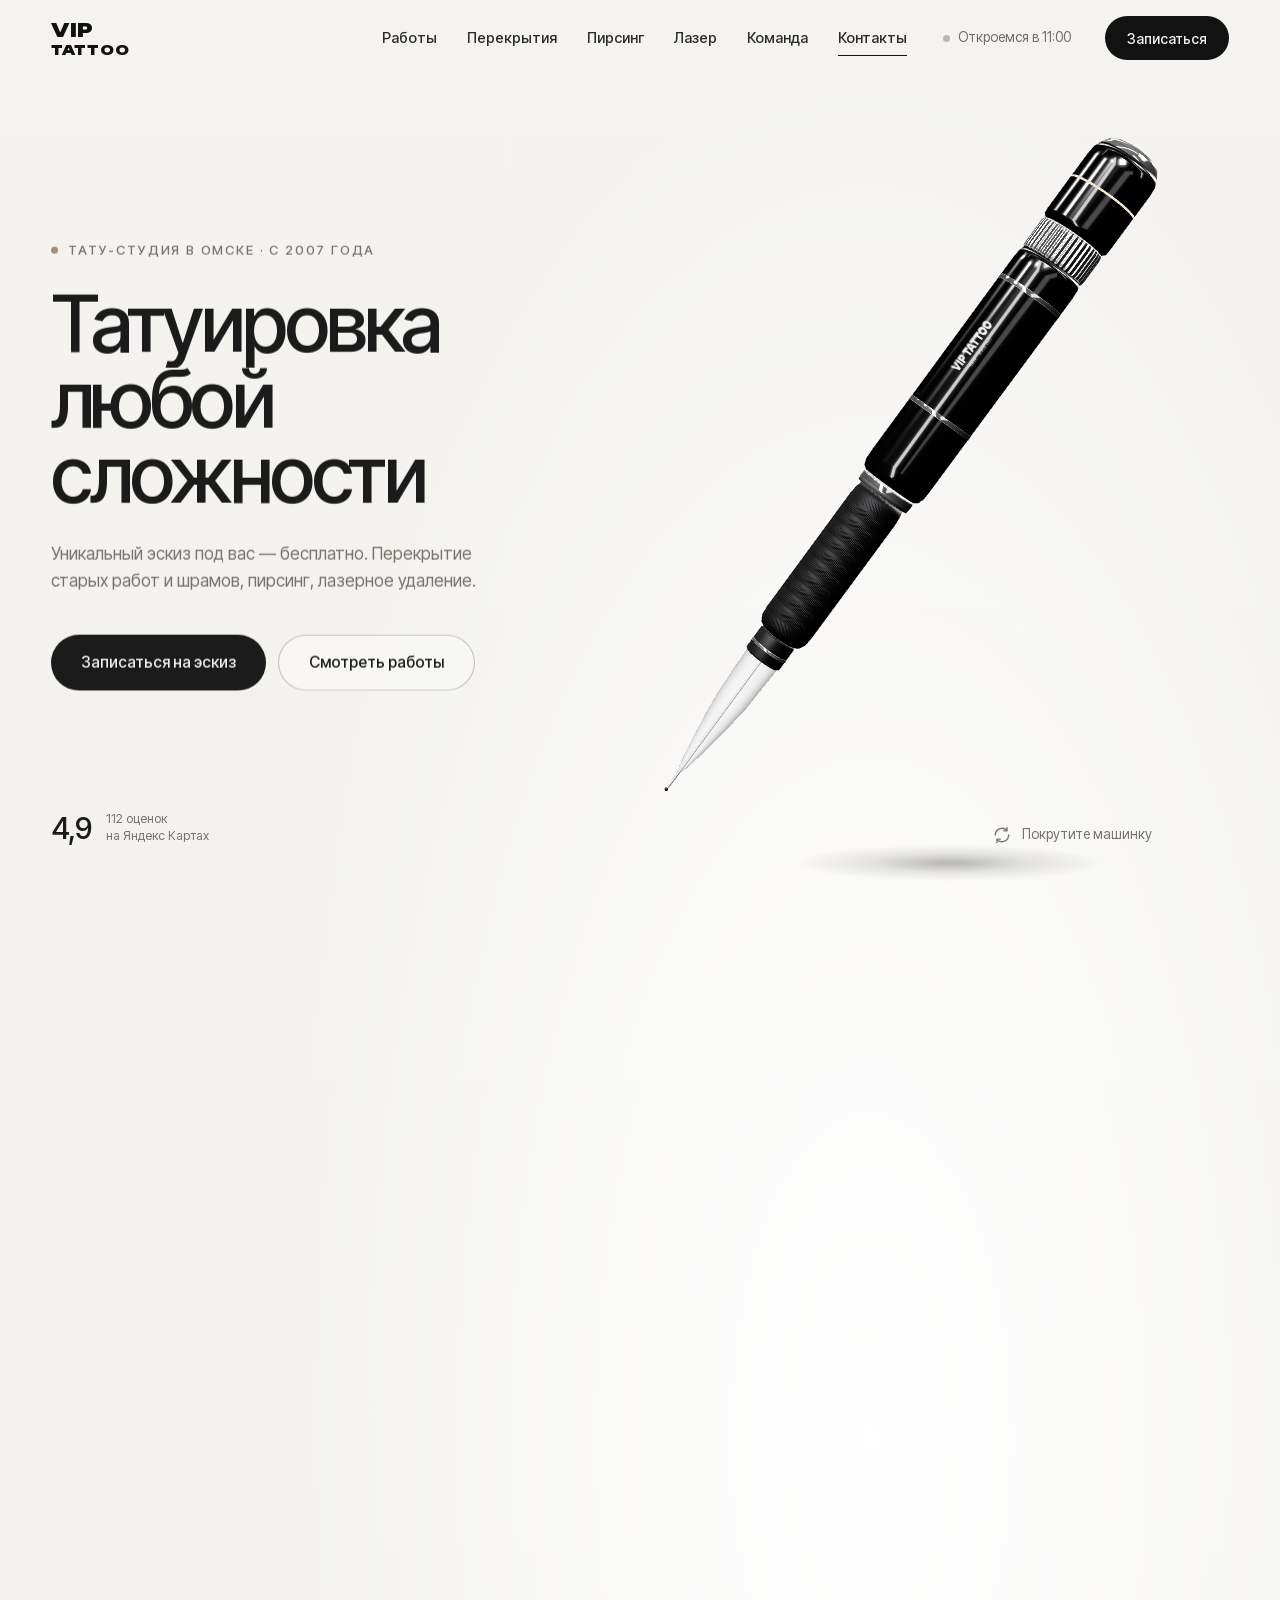
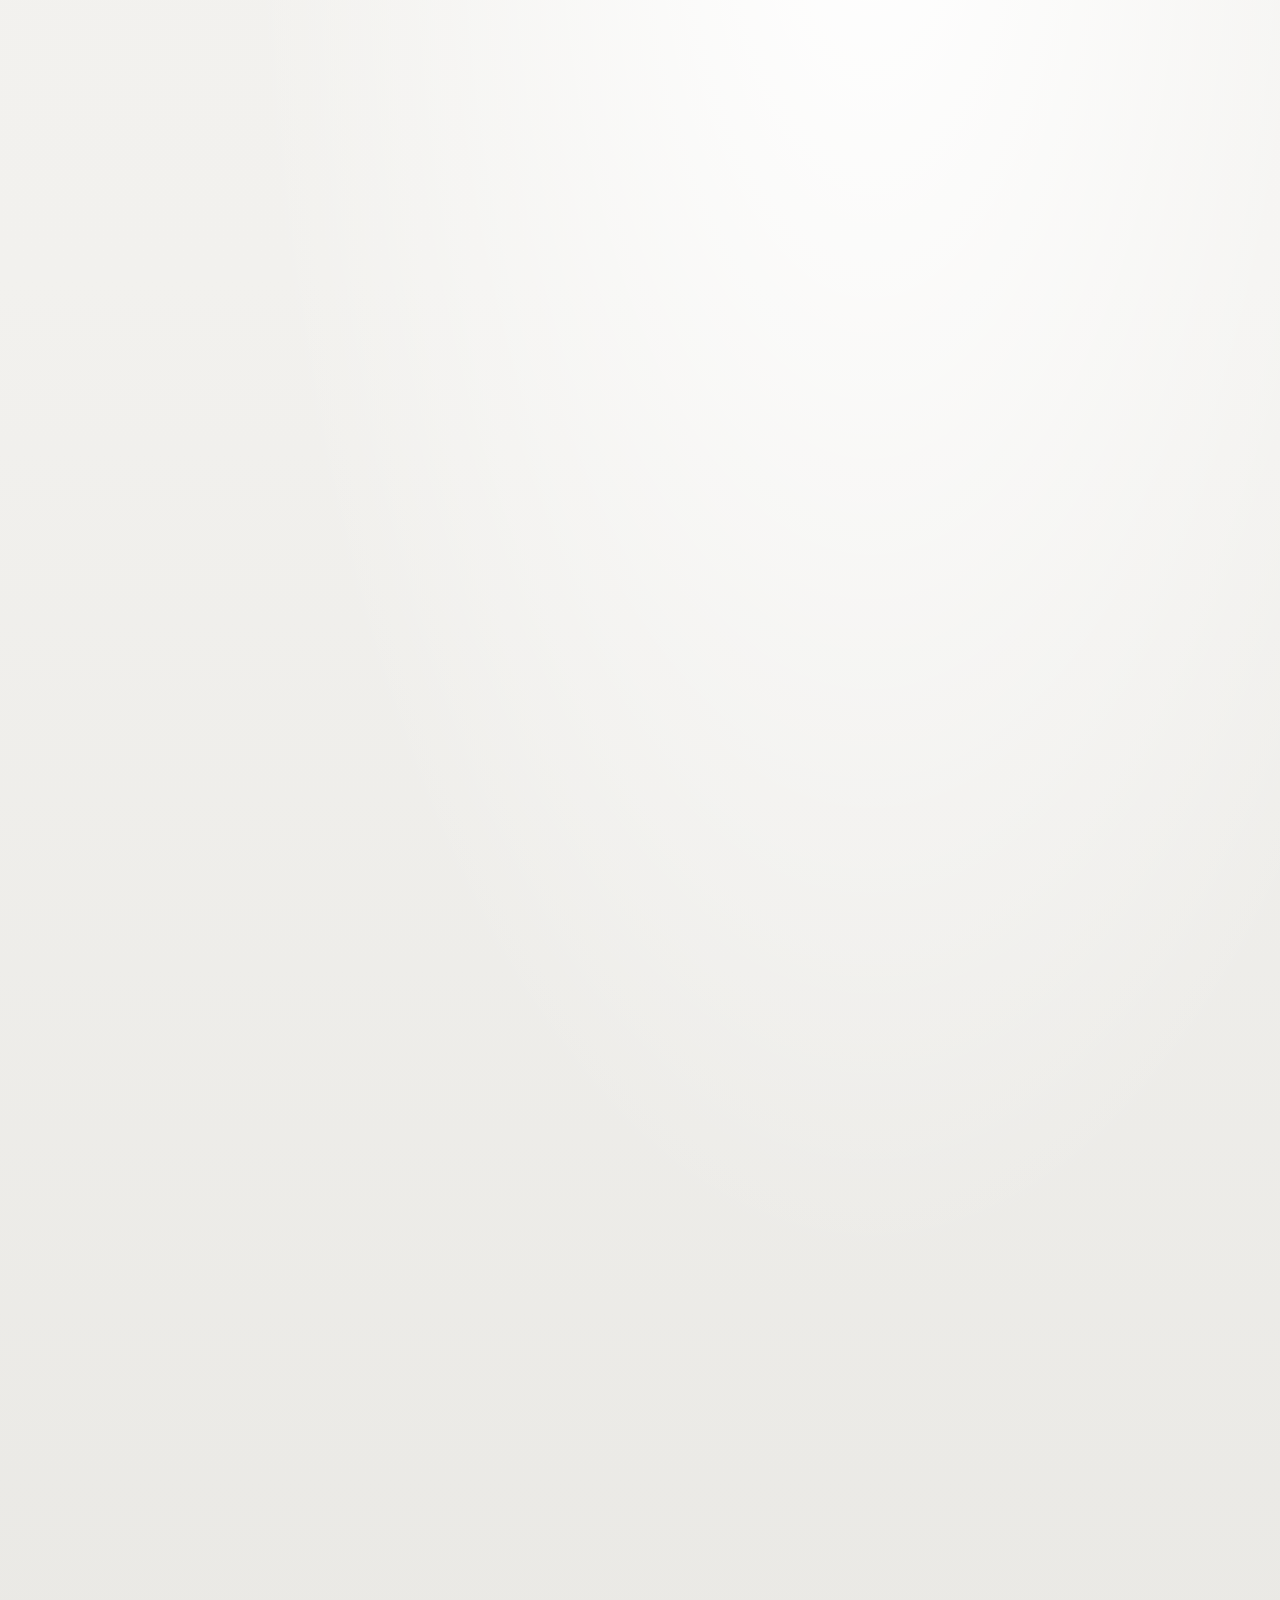
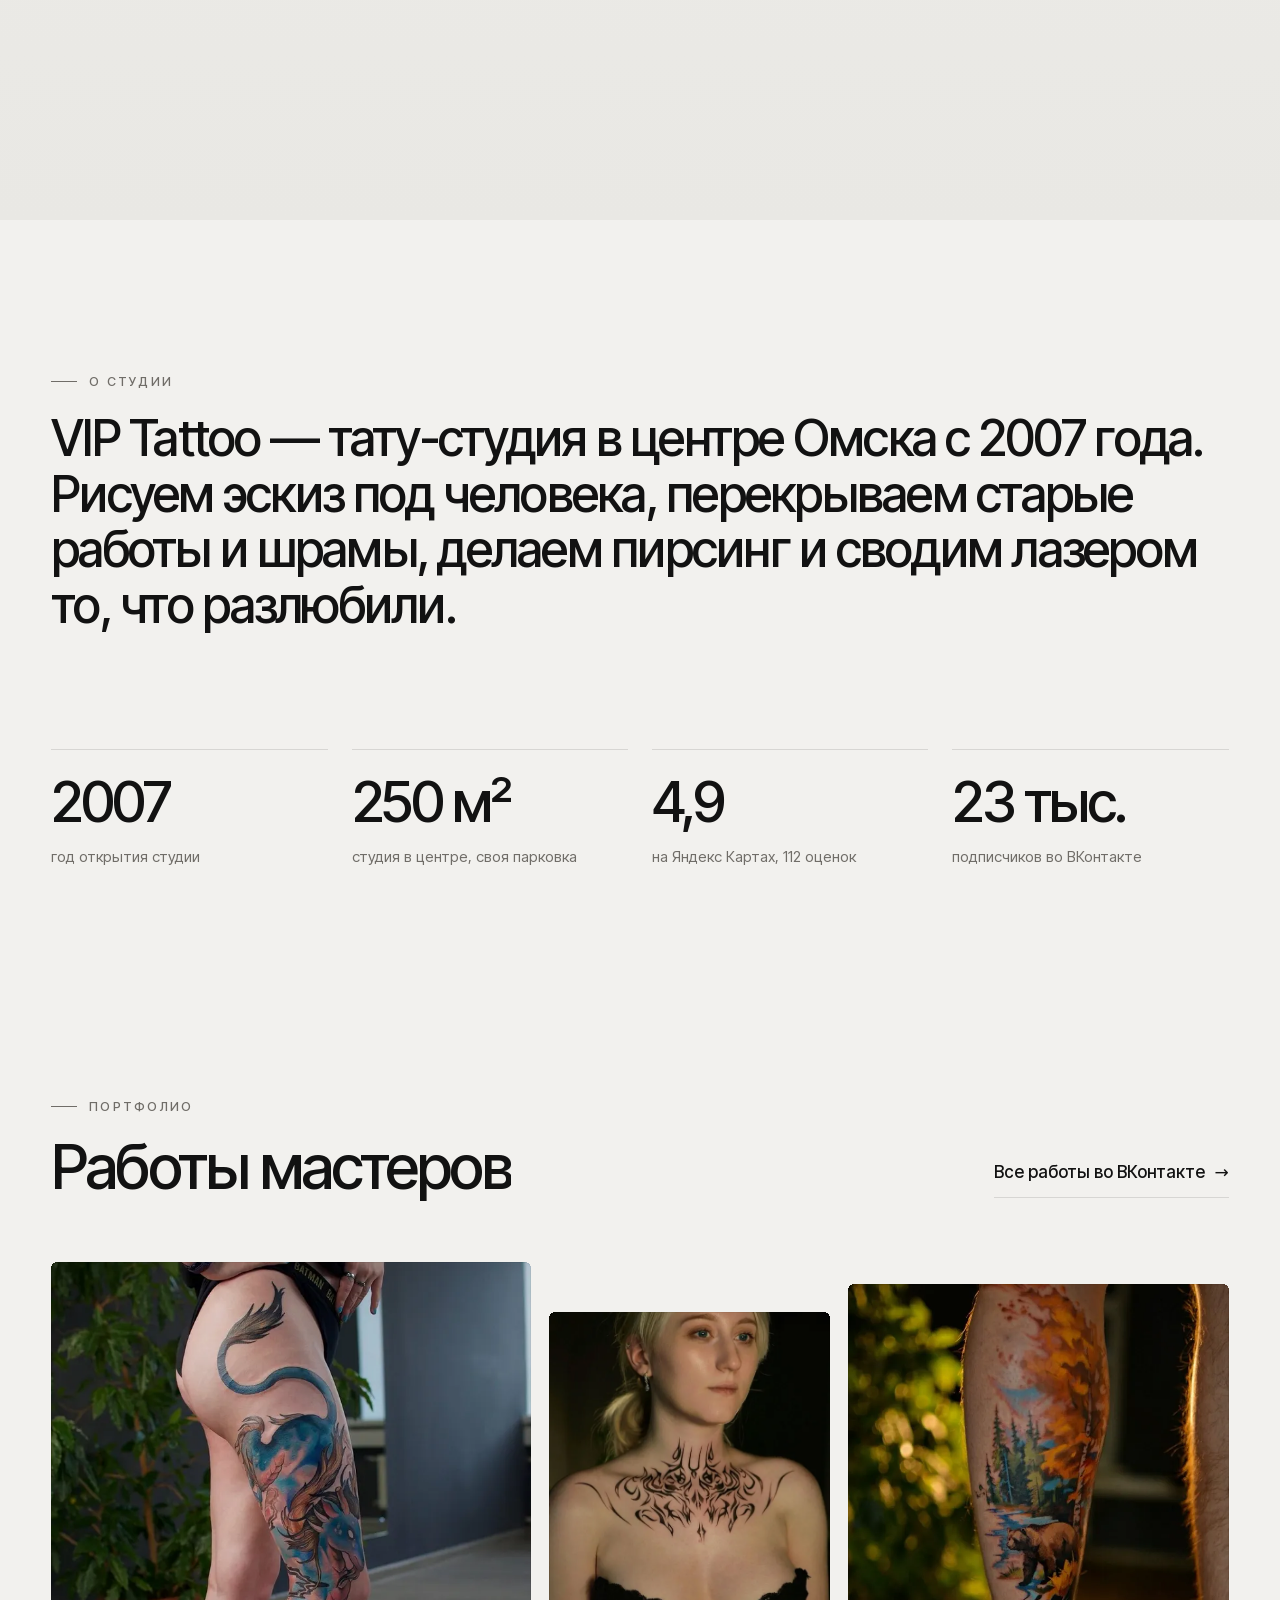
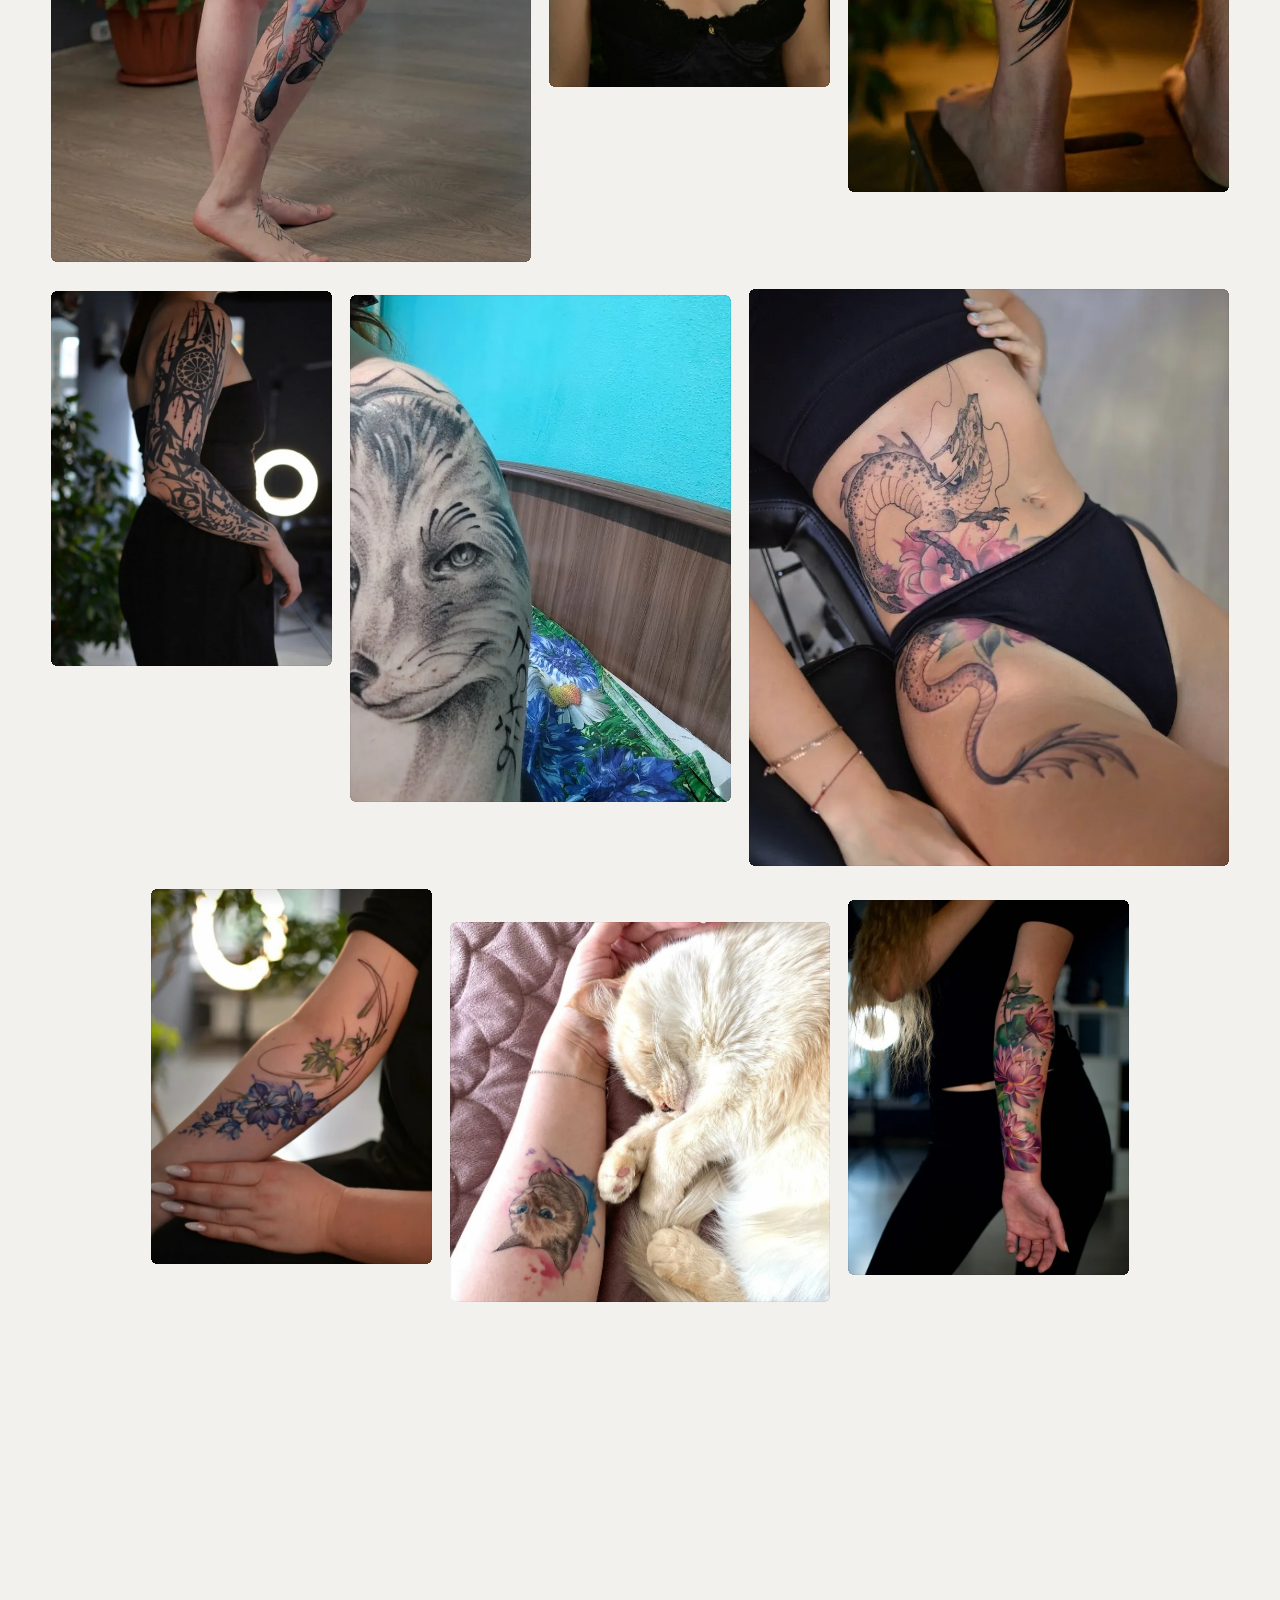
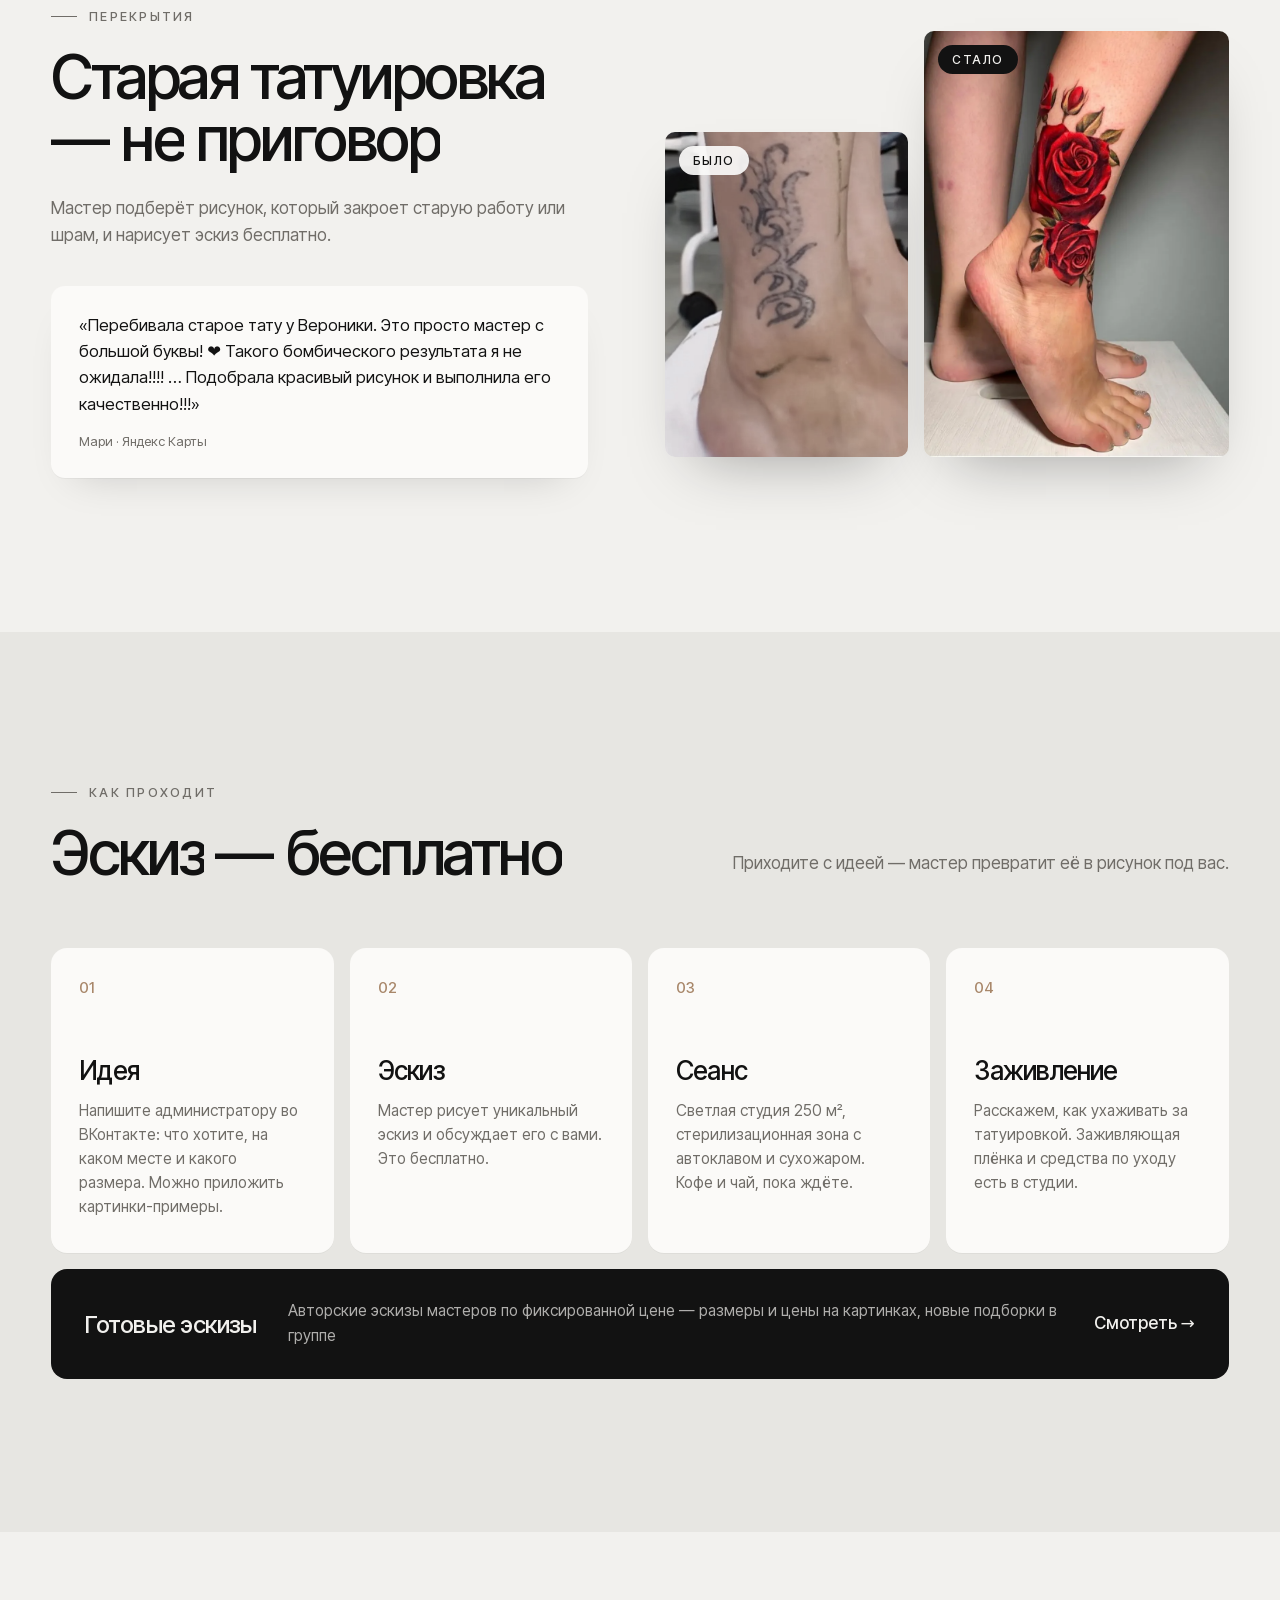
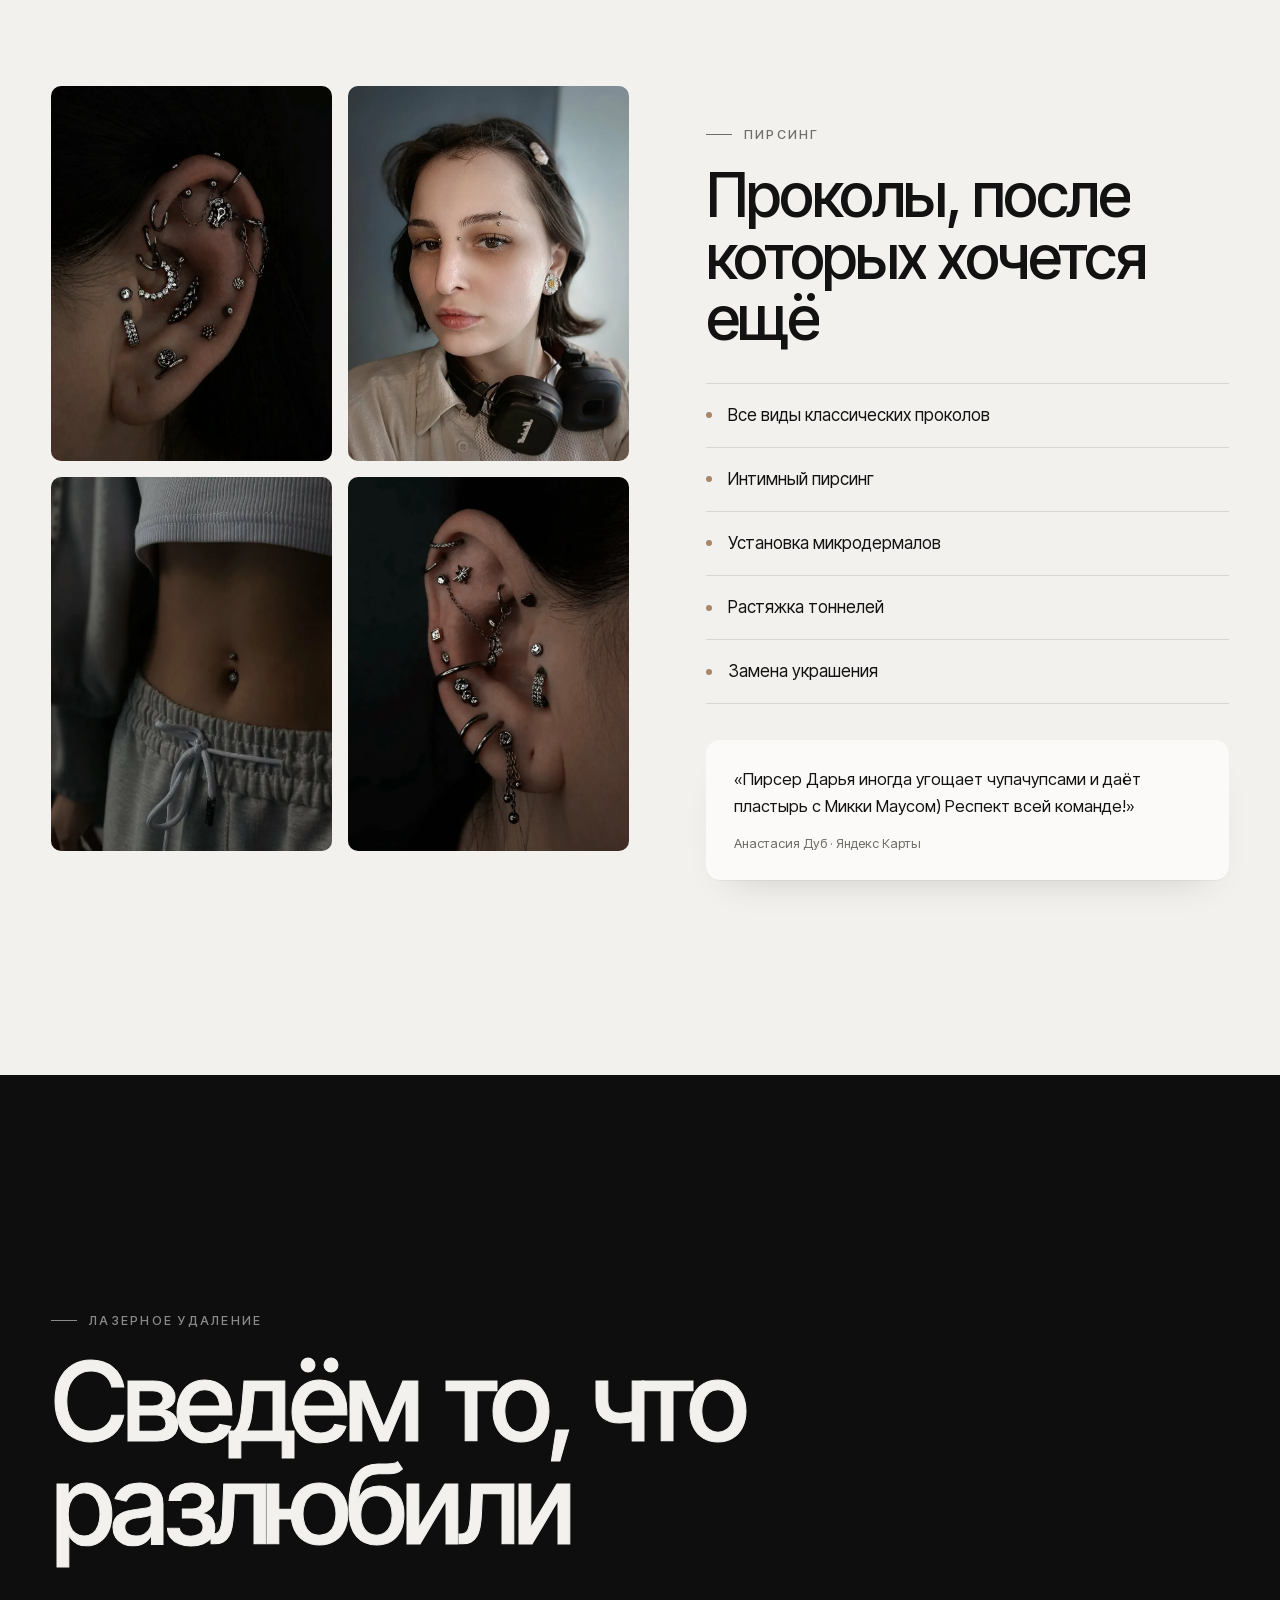
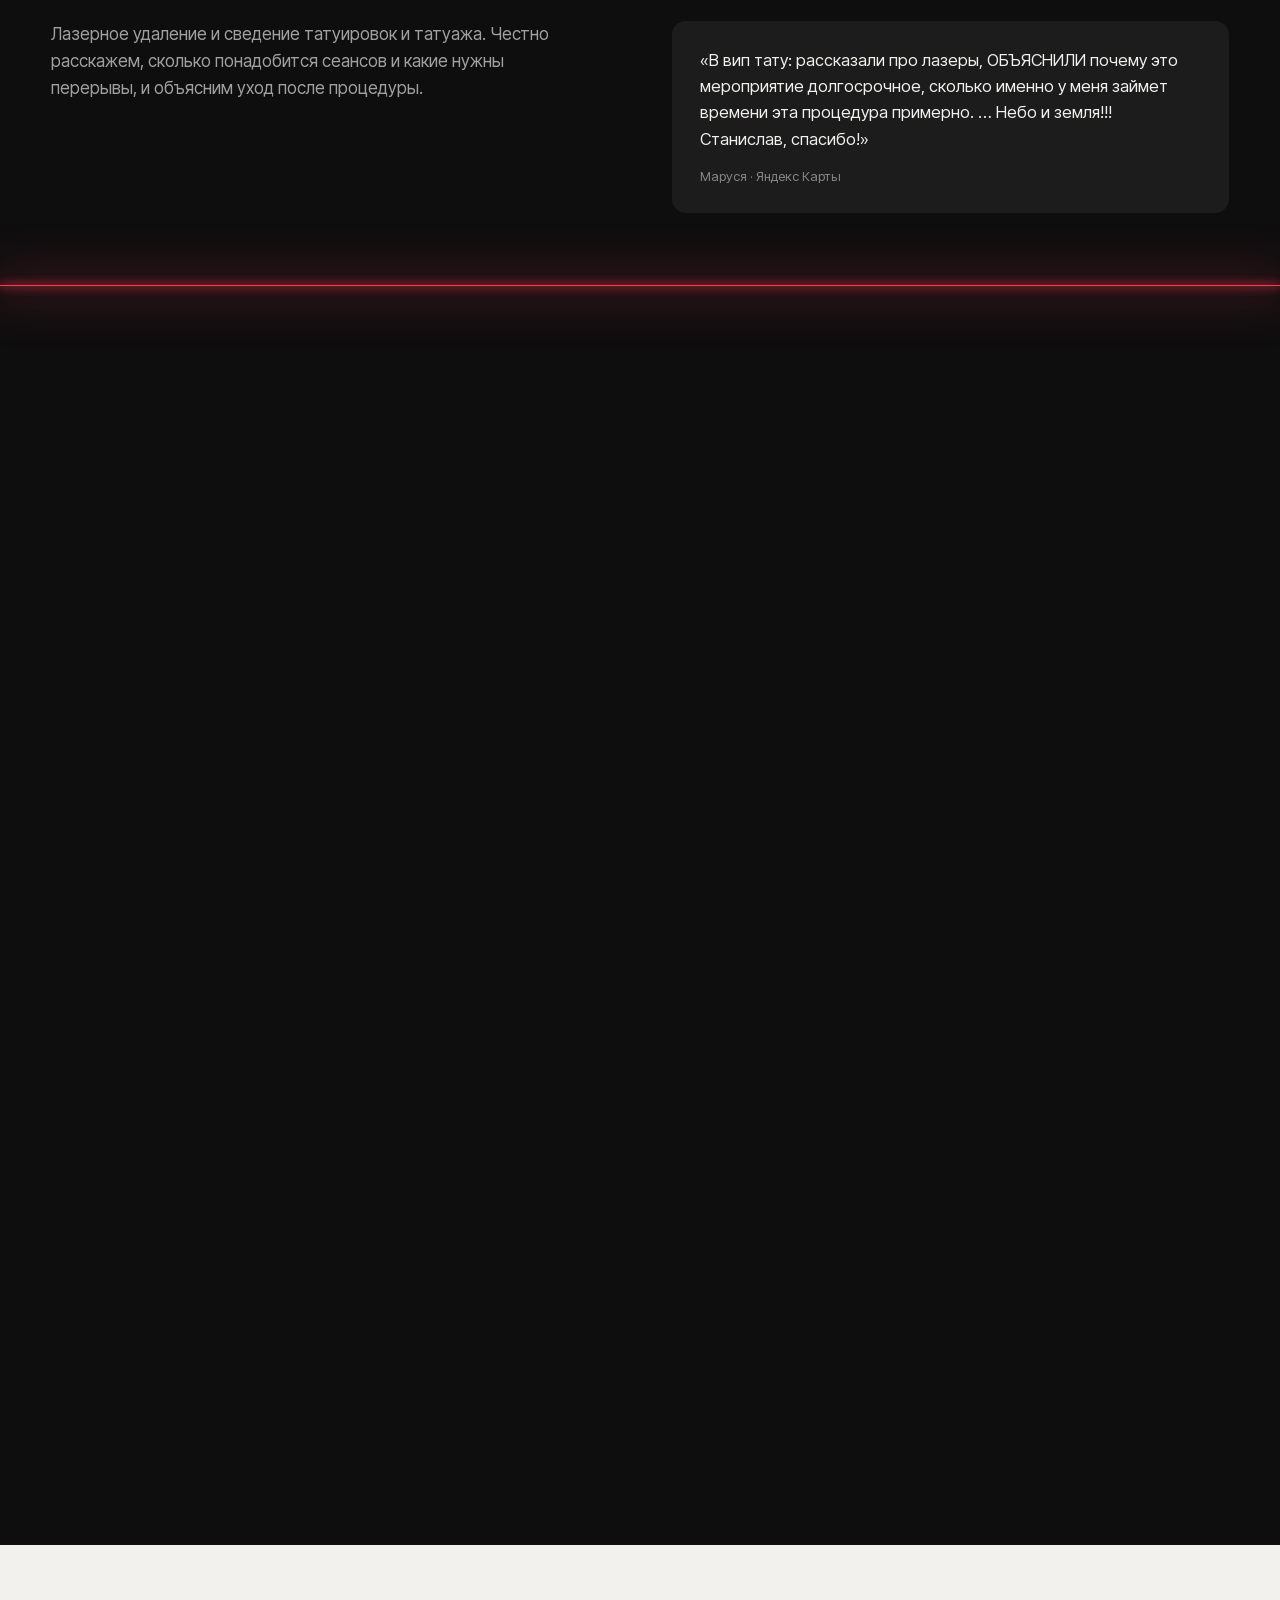
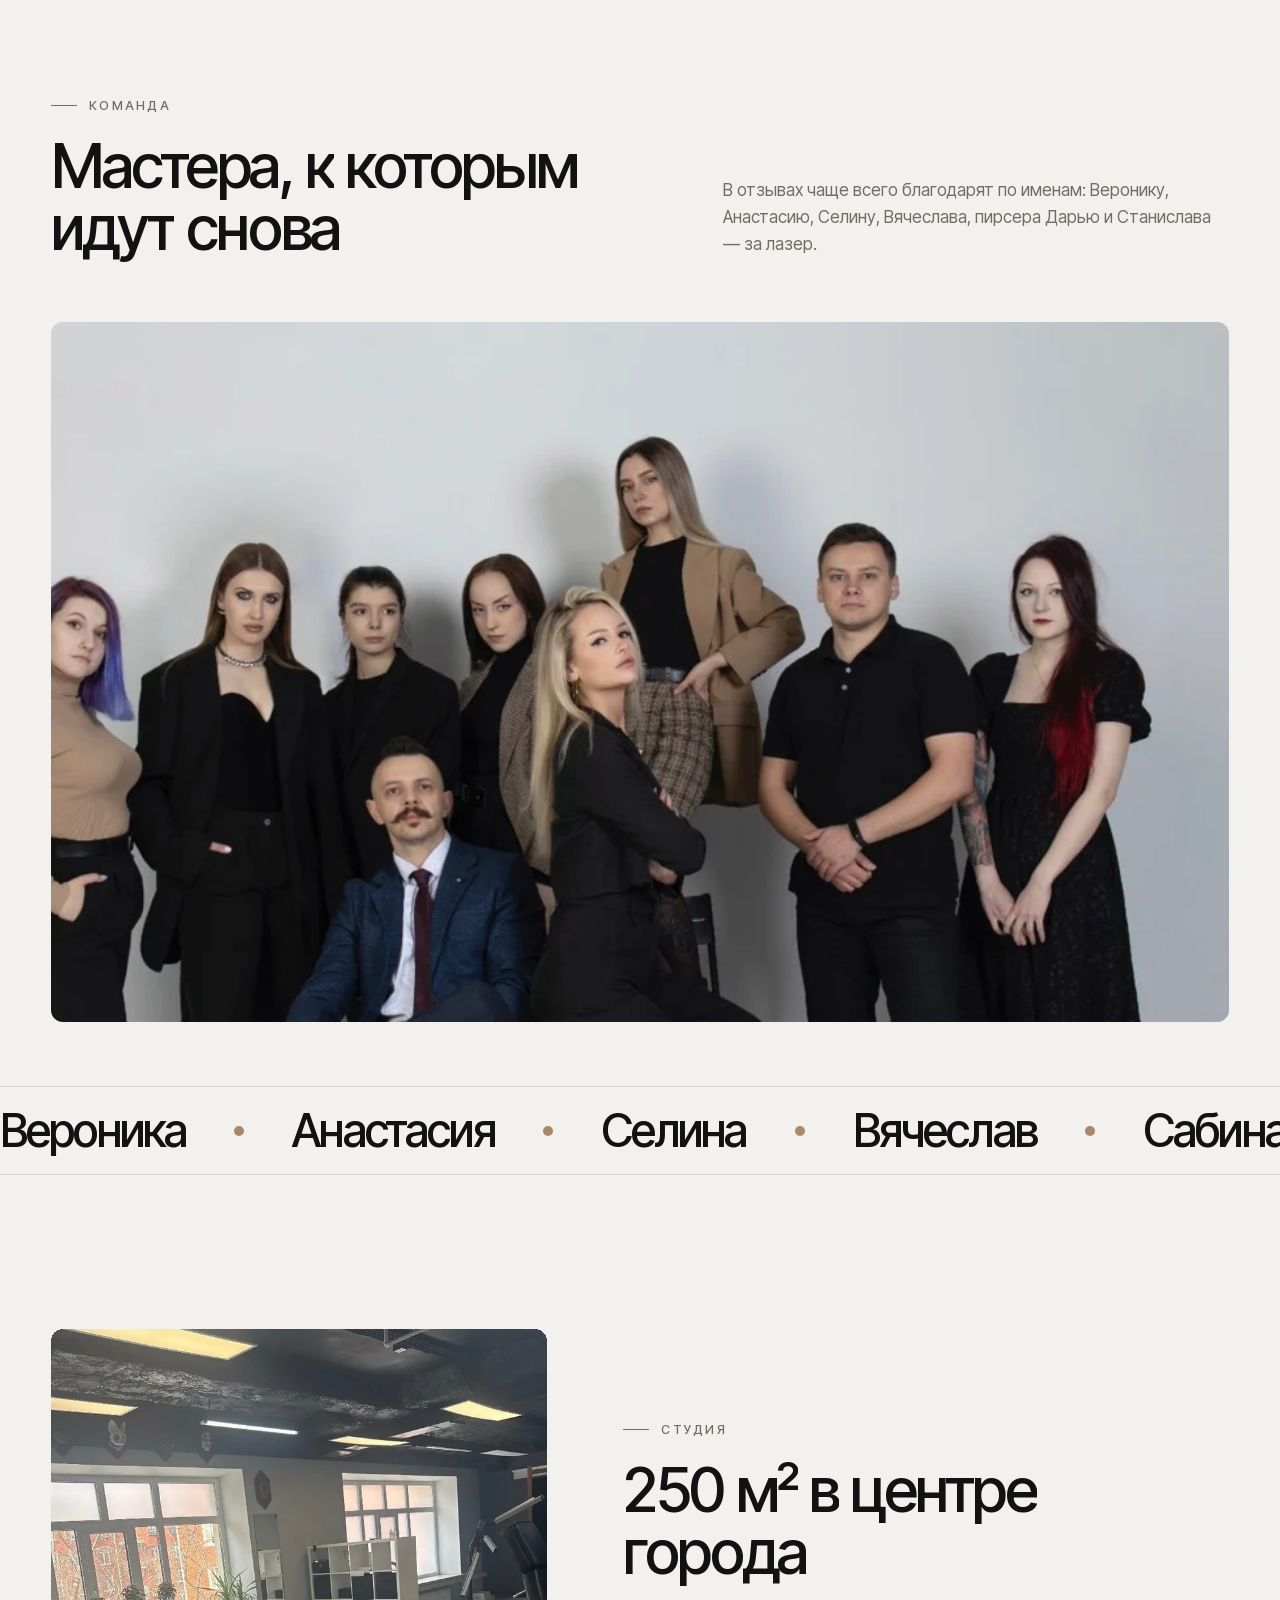
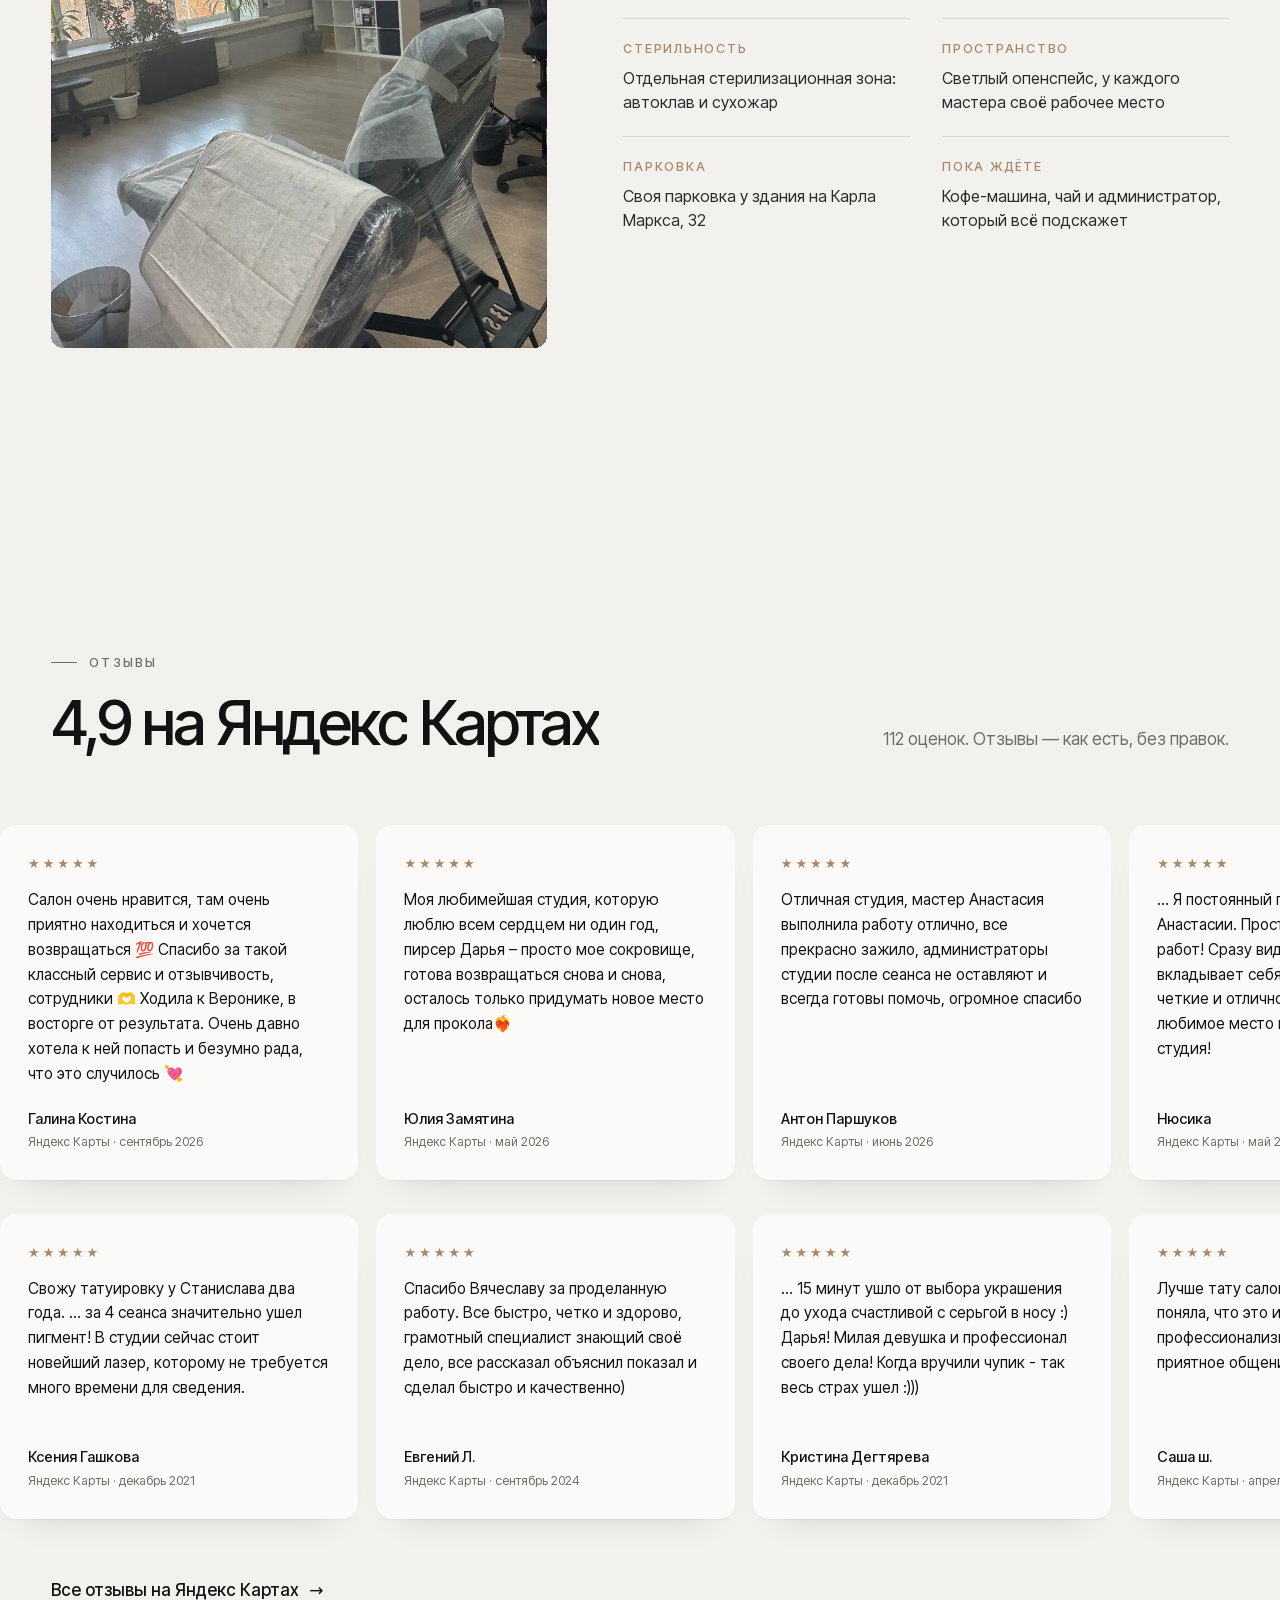
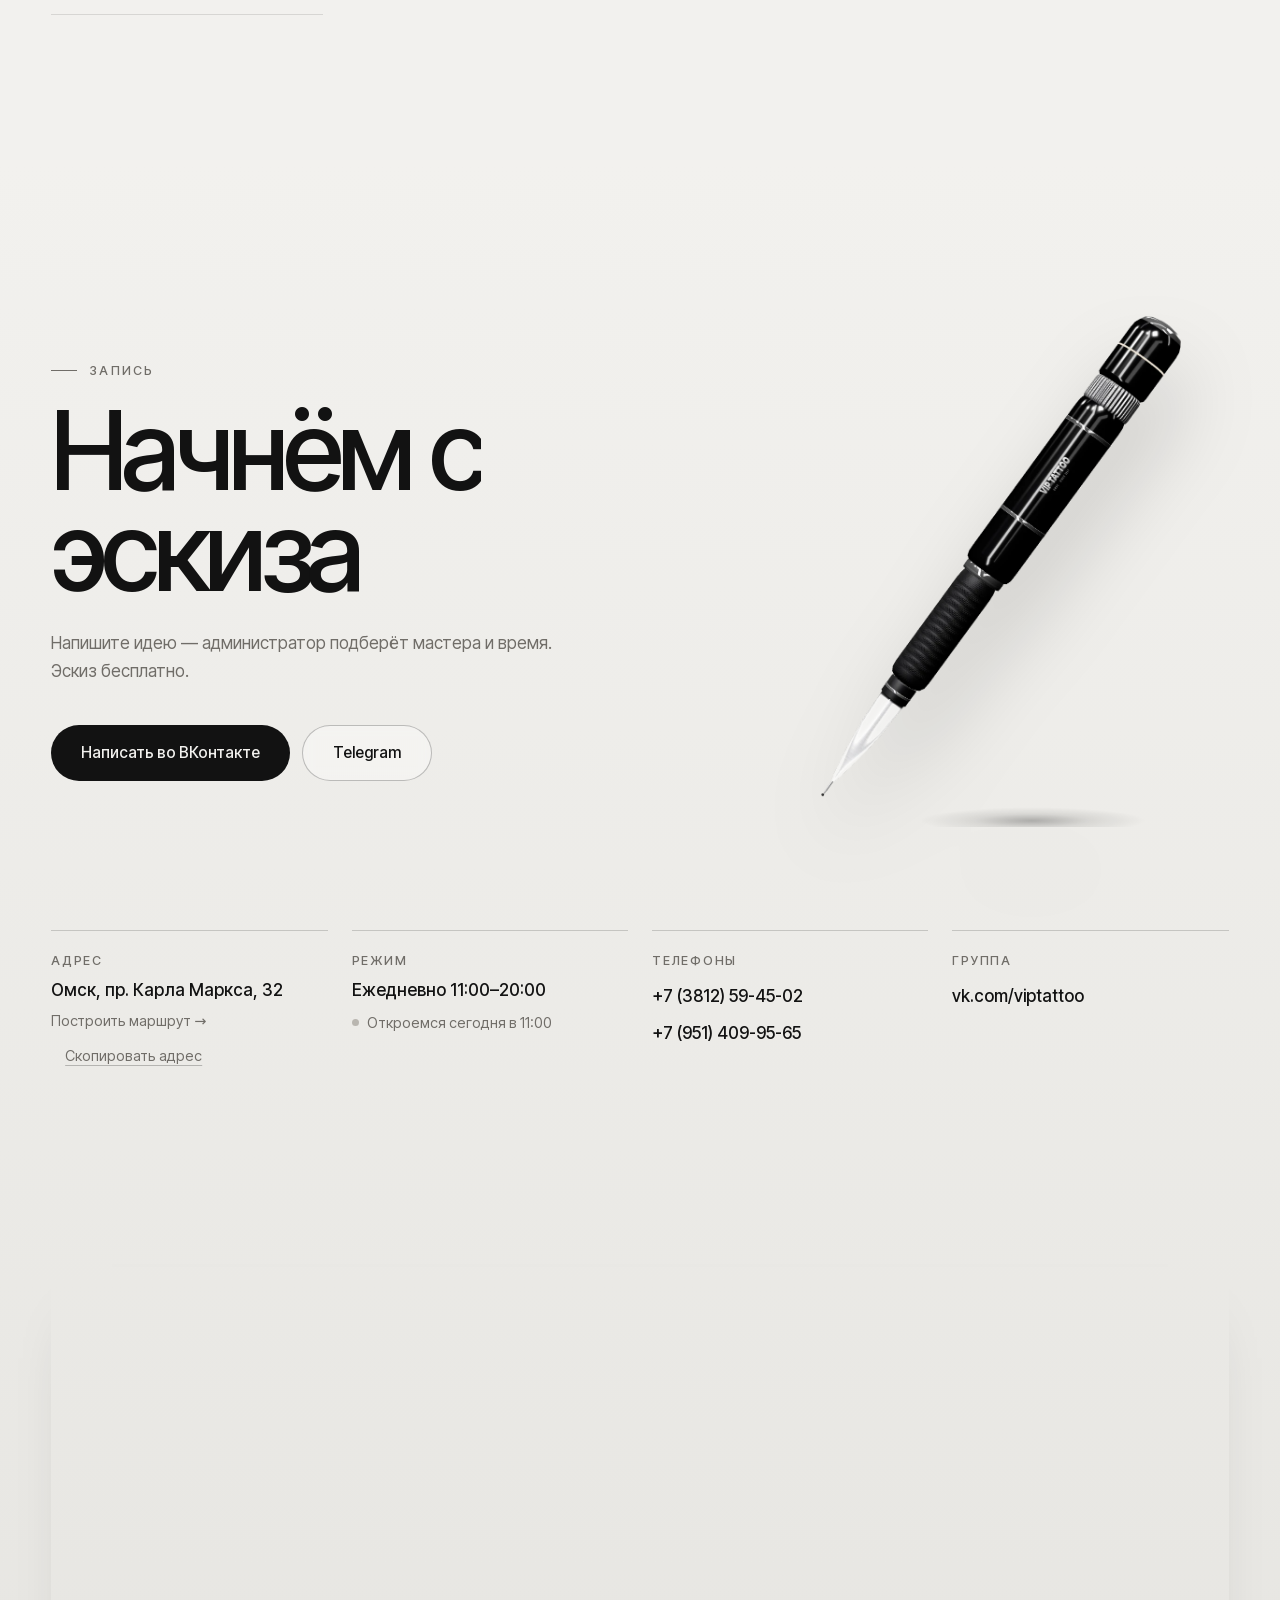
==== index.html @ 47226ef8 "Add files via upload" ====
<!doctype html>
<html lang="ru">
<head>
<meta charset="utf-8">
<meta name="viewport" content="width=device-width, initial-scale=1, viewport-fit=cover">
<title>VIP Tattoo — тату-студия в Омске с 2007 года</title>
<meta name="description" content="Тату-студия VIP Tattoo в Омске: татуировка любой сложности, бесплатный эскиз, перекрытие татуировок и шрамов, пирсинг, лазерное удаление. Пр. Карла Маркса, 32, ежедневно 11:00–20:00.">
<meta name="theme-color" content="#f2f1ee">
<meta property="og:type" content="website">
<meta property="og:title" content="VIP Tattoo — тату-студия в Омске с 2007 года">
<meta property="og:description" content="Татуировка любой сложности, бесплатный эскиз, пирсинг, перекрытия и лазерное удаление. Пр. Карла Маркса, 32.">
<meta property="og:url" content="https://danielsque18.github.io/viptattoo/">
<meta property="og:image" content="https://danielsque18.github.io/viptattoo/img/og.jpg">
<link rel="icon" href="img/favicon.svg" type="image/svg+xml">
<link rel="stylesheet" href="fonts/fonts.css?v=3">
<script>/* страховка: если скрипты не отработали за 2,5 с — показываем весь текст и фото как есть */document.documentElement.classList.add('js');setTimeout(function(){var c=document.documentElement.classList;if(!c.contains('ready'))c.add('ready','safe');if(!c.contains('has-3d'))c.add('no-3d')},2500)</script>
<link rel="stylesheet" href="style.css?v=20261025i">
<script type="application/ld+json">{"@context":"https://schema.org","@type":"TattooParlor","name":"VIP Tattoo","foundingDate":"2007","address":{"@type":"PostalAddress","streetAddress":"пр. Карла Маркса, 32","addressLocality":"Омск","addressCountry":"RU"},"telephone":"+7 3812 59-45-02","openingHours":"Mo-Su 11:00-20:00","aggregateRating":{"@type":"AggregateRating","ratingValue":"4.9","ratingCount":"112"},"sameAs":["https://vk.com/viptattoo","https://t.me/vip_tattoo_omsk"]}</script>
<script type="importmap">{"imports":{"three":"./lib/three.module.min.js"}}</script>
<link rel="modulepreload" href="lib/three.module.min.js">
<link rel="modulepreload" href="lib/RoomEnvironment.js">
<link rel="modulepreload" href="machine.js?v=20261025g">
<link rel="preload" as="image" href="img/machine.webp">
</head>
<body>

<header class="top" id="top">
  <a href="#hero" class="logo" aria-label="VIP Tattoo — наверх"><b>VIP</b><span>TATTOO</span></a>
  <nav class="nav" aria-label="Разделы">
    <a href="#works">Работы</a>
    <a href="#cover">Перекрытия</a>
    <a href="#piercing">Пирсинг</a>
    <a href="#laser">Лазер</a>
    <a href="#team">Команда</a>
    <a href="#contacts">Контакты</a>
  </nav>
  <span class="top-open open" id="openTop" aria-live="polite"></span>
  <a href="https://vk.me/viptattoo" class="btn btn-ink top-cta" target="_blank" rel="noopener">Записаться</a>
  <span class="progress" aria-hidden="true"><i></i></span>
  <button class="burger" type="button" aria-label="Меню" aria-expanded="false"><i></i><i></i></button>
</header>

<canvas id="gl" aria-hidden="true"></canvas>

<main>

<!-- ПЕРВЫЙ ЭКРАН: машинка крутится пальцем, прокрутка ведёт камеру к игле, из кончика открывается «портал» -->
<section class="hero" id="hero">
  <div class="hero-pin">
    <div class="drag" id="drag" aria-hidden="true"></div>
    <img class="machine-still" src="img/machine.webp" alt="" width="770" height="1093" fetchpriority="high">

    <div class="h-intro">
      <p class="kicker"><span class="dot"></span>Тату-студия в Омске · с 2007 года</p>
      <h1 class="h1" data-split>Татуировка любой сложности</h1>
      <p class="h-sub">Уникальный эскиз под вас — бесплатно. Перекрытие старых работ и шрамов, пирсинг, лазерное удаление.</p>
      <div class="h-btns">
        <a href="https://vk.me/viptattoo" class="btn btn-ink magnet" target="_blank" rel="noopener">Записаться на эскиз</a>
        <a href="#works" class="btn btn-ghost magnet">Смотреть работы</a>
      </div>
    </div>
    <p class="h-hint"><svg viewBox="0 0 24 24" aria-hidden="true"><path d="M4 12a8 8 0 0 1 13.7-5.6M20 12a8 8 0 0 1-13.7 5.6" fill="none" stroke="currentColor" stroke-width="1.6" stroke-linecap="round"/><path d="M18 3v4h-4M6 21v-4h4" fill="none" stroke="currentColor" stroke-width="1.6" stroke-linecap="round" stroke-linejoin="round"/></svg>Покрутите машинку</p>
    <p class="h-rate"><b>4,9</b><span>112 оценок<br>на Яндекс Картах</span></p>

    <ul class="cos" aria-label="Коротко о студии">
      <li class="co"><i class="co-l"></i><div class="co-t"><small>Стерильно</small><b>Автоклав и сухожар</b><span>Отдельная стерилизационная зона</span></div></li>
      <li class="co"><i class="co-l"></i><div class="co-t"><small>Любой стиль</small><b>От графики до рукавов</b><span>Эскиз под человека и место на теле</span></div></li>
      <li class="co"><i class="co-l"></i><div class="co-t"><small>С 2007 года</small><b>В центре Омска</b><span>Студия 250 м², своя парковка</span></div></li>
      <li class="co"><i class="co-l"></i><div class="co-t"><small>Бесплатно</small><b>Эскиз под вас</b><span>Напишите идею — мастер нарисует</span></div></li>
    </ul>

    <div class="portal" aria-hidden="true">
      <img src="img/w-peony.webp" alt="" width="734" height="1100">
      <div class="portal-t"><small>Портфолио</small><b>Рисунок, который останется с&nbsp;вами</b></div>
    </div>
  </div>
</section>

<!-- О СТУДИИ: текст проявляется по мере прокрутки -->
<section class="about sec" id="about">
  <p class="eyebrow">О студии</p>
  <p class="fill" data-fill>VIP Tattoo — тату-студия в центре Омска с 2007 года. Рисуем эскиз под человека, перекрываем старые работы и шрамы, делаем пирсинг и сводим лазером то, что разлюбили.</p>
  <div class="stats">
    <div class="stat rv"><b>2007</b><span>год открытия студии</span></div>
    <div class="stat rv"><b><i data-count="250">250</i> м²</b><span>студия в центре, своя парковка</span></div>
    <div class="stat rv"><b>4,9</b><span>на Яндекс Картах, 112 оценок</span></div>
    <div class="stat rv"><b><i data-count="23">23</i> тыс.</b><span>подписчиков во ВКонтакте</span></div>
  </div>
</section>

<!-- РАБОТЫ -->
<section class="works sec" id="works">
  <div class="sec-head">
    <div><p class="eyebrow">Портфолио</p><h2 class="h2" data-split>Работы мастеров</h2></div>
    <a class="link" href="https://vk.com/albums-1252064" target="_blank" rel="noopener">Все работы во ВКонтакте <span>→</span></a>
  </div>
  <div class="grid">
    <button class="tile t1" type="button" data-i="0"><img src="img/w-dragon-leg.webp" alt="Цветная татуировка: дракон на ноге" loading="lazy" width="733" height="1100"></button>
    <button class="tile t2" type="button" data-i="1"><img src="img/w-ornament.webp" alt="Орнаментальная татуировка на груди" loading="lazy" width="621" height="1100"></button>
    <button class="tile t3" type="button" data-i="2"><img src="img/w-landscape.webp" alt="Цветная татуировка: пейзаж на голени" loading="lazy" width="735" height="1100"></button>
    <button class="tile t4" type="button" data-i="3"><img src="img/w-sleeve.webp" alt="Татуировка-рукав" loading="lazy" width="734" height="1100"></button>
    <button class="tile t5" type="button" data-i="4"><img src="img/w-wolf.webp" alt="Реалистичная татуировка: волк" loading="lazy" width="825" height="1100"></button>
    <button class="tile t6" type="button" data-i="5"><img src="img/w-dragon-hip.webp" alt="Татуировка: дракон на бедре" loading="lazy" width="734" height="1100"></button>
    <button class="tile t7" type="button" data-i="6"><img src="img/w-floral.webp" alt="Татуировка: цветы на руке" loading="lazy" width="614" height="1100"></button>
    <button class="tile t8" type="button" data-i="7"><img src="img/w-fox.webp" alt="Акварельная татуировка: лиса" loading="lazy" width="825" height="1100"></button>
    <button class="tile t9" type="button" data-i="8"><img src="img/w-peony.webp" alt="Цветная татуировка: пионы на предплечье" loading="lazy" width="734" height="1100"></button>
  </div>
</section>

<!-- ПЕРЕКРЫТИЯ -->
<section class="cover sec" id="cover">
  <div class="cover-text">
    <p class="eyebrow">Перекрытия</p>
    <h2 class="h2" data-split>Старая татуировка — не приговор</h2>
    <p class="lead rv">Мастер подберёт рисунок, который закроет старую работу или шрам, и нарисует эскиз бесплатно.</p>
    <blockquote class="quote rv">
      <p>«Перебивала старое тату у Вероники. Это просто мастер с большой буквы! ❤️ Такого бомбического результата я не ожидала!!!! … Подобрала красивый рисунок и выполнила его качественно!!!»</p>
      <cite>Мари · Яндекс Карты</cite>
    </blockquote>
  </div>
  <div class="ba">
    <figure class="ba-card ba-before"><img src="img/cover-before.webp" alt="Старая татуировка до перекрытия" loading="lazy" width="1054" height="954"><figcaption>Было</figcaption></figure>
    <figure class="ba-card ba-after"><img src="img/cover-after.webp" alt="Татуировка с розами после перекрытия" loading="lazy" width="836" height="1100"><figcaption>Стало</figcaption></figure>
  </div>
</section>

<!-- ЭСКИЗ -->
<section class="sketch" id="sketch">
  <div class="sec">
    <div class="sec-head">
      <div><p class="eyebrow">Как проходит</p><h2 class="h2" data-split>Эскиз — бесплатно</h2></div>
      <p class="lead">Приходите с идеей — мастер превратит её в рисунок под вас.</p>
    </div>
    <ol class="steps">
      <li class="rv"><b>01</b><h3>Идея</h3><p>Напишите администратору во ВКонтакте: что хотите, на каком месте и какого размера. Можно приложить картинки-примеры.</p></li>
      <li class="rv"><b>02</b><h3>Эскиз</h3><p>Мастер рисует уникальный эскиз и обсуждает его с вами. Это бесплатно.</p></li>
      <li class="rv"><b>03</b><h3>Сеанс</h3><p>Светлая студия 250 м², стерилизационная зона с автоклавом и сухожаром. Кофе и чай, пока ждёте.</p></li>
      <li class="rv"><b>04</b><h3>Заживление</h3><p>Расскажем, как ухаживать за татуировкой. Заживляющая плёнка и средства по уходу есть в студии.</p></li>
    </ol>
    <a class="flash rv" href="https://vk.com/viptattoo" target="_blank" rel="noopener">
      <span class="flash-k">Готовые эскизы</span>
      <span class="flash-t">Авторские эскизы мастеров по фиксированной цене — размеры и цены на картинках, новые подборки в группе</span>
      <span class="flash-a">Смотреть →</span>
    </a>
  </div>
</section>

<!-- ПИРСИНГ -->
<section class="pierce sec" id="piercing">
  <div class="pierce-grid">
    <figure class="pg pg1"><img src="img/p-ear1.webp" alt="Пирсинг уха: несколько проколов" loading="lazy" width="825" height="1100"></figure>
    <figure class="pg pg2"><img src="img/p-face.webp" alt="Пирсинг на лице" loading="lazy" width="825" height="1100"></figure>
    <figure class="pg pg3"><img src="img/p-navel.webp" alt="Пирсинг пупка" loading="lazy" width="619" height="1100"></figure>
    <figure class="pg pg4"><img src="img/p-ear2.webp" alt="Пирсинг уха с цепочкой" loading="lazy" width="825" height="1100"></figure>
  </div>
  <div class="pierce-text">
    <p class="eyebrow">Пирсинг</p>
    <h2 class="h2" data-split>Проколы, после которых хочется ещё</h2>
    <ul class="plist rv">
      <li>Все виды классических проколов</li>
      <li>Интимный пирсинг</li>
      <li>Установка микродермалов</li>
      <li>Растяжка тоннелей</li>
      <li>Замена украшения</li>
    </ul>
    <blockquote class="quote rv">
      <p>«Пирсер Дарья иногда угощает чупачупсами и даёт пластырь с Микки Маусом) Респект всей команде!»</p>
      <cite>Анастасия Дуб · Яндекс Карты</cite>
    </blockquote>
  </div>
</section>

<!-- ЛАЗЕР: тёмный блок, луч проходит и проявляет слова -->
<section class="laser" id="laser">
  <div class="laser-pin">
    <i class="beam" aria-hidden="true"></i>
    <div class="laser-in">
      <p class="eyebrow">Лазерное удаление</p>
      <h2 class="laser-h"><span>Сведём</span> <span>то, что</span> <span>разлюбили</span></h2>
      <div class="laser-cols">
        <p class="lead">Лазерное удаление и сведение татуировок и татуажа. Честно расскажем, сколько понадобится сеансов и какие нужны перерывы, и объясним уход после процедуры.</p>
        <blockquote class="quote">
          <p>«В вип тату: рассказали про лазеры, ОБЪЯСНИЛИ почему это мероприятие долгосрочное, сколько именно у меня займет времени эта процедура примерно. … Небо и земля!!! Станислав, спасибо!»</p>
          <cite>Маруся · Яндекс Карты</cite>
        </blockquote>
      </div>
    </div>
  </div>
</section>

<!-- КОМАНДА -->
<section class="team" id="team">
  <div class="sec team-head">
    <div><p class="eyebrow">Команда</p><h2 class="h2" data-split>Мастера, к которым идут снова</h2></div>
    <p class="lead">В отзывах чаще всего благодарят по именам: Веронику, Анастасию, Селину, Вячеслава, пирсера Дарью и Станислава — за лазер.</p>
  </div>
  <figure class="team-photo"><img src="img/team.webp" alt="Команда VIP Tattoo" loading="lazy" width="942" height="728"></figure>
  <div class="names" aria-hidden="true"><div class="names-in"><span>Вероника</span><span>Анастасия</span><span>Селина</span><span>Вячеслав</span><span>Сабина</span><span>Дарья</span><span>Станислав</span><span>Вероника</span><span>Анастасия</span><span>Селина</span><span>Вячеслав</span><span>Сабина</span><span>Дарья</span><span>Станислав</span></div></div>
</section>

<!-- СТУДИЯ -->
<section class="studio sec" id="studio">
  <figure class="studio-photo"><img src="img/studio.webp" alt="Зал студии VIP Tattoo" loading="lazy" width="825" height="1100"></figure>
  <div class="studio-text">
    <p class="eyebrow">Студия</p>
    <h2 class="h2" data-split>250 м² в центре города</h2>
    <dl class="facts">
      <div class="rv"><dt>Стерильность</dt><dd>Отдельная стерилизационная зона: автоклав и сухожар</dd></div>
      <div class="rv"><dt>Пространство</dt><dd>Светлый опенспейс, у каждого мастера своё рабочее место</dd></div>
      <div class="rv"><dt>Парковка</dt><dd>Своя парковка у здания на Карла Маркса, 32</dd></div>
      <div class="rv"><dt>Пока ждёте</dt><dd>Кофе-машина, чай и администратор, который всё подскажет</dd></div>
    </dl>
  </div>
</section>

<!-- ОТЗЫВЫ -->
<section class="reviews" id="reviews">
  <div class="sec rev-head">
    <div><p class="eyebrow">Отзывы</p><h2 class="h2" data-split>4,9 на Яндекс Картах</h2></div>
    <p class="lead">112 оценок. Отзывы — как есть, без правок.</p>
  </div>
  <div class="marquee" id="revA"></div>
  <div class="marquee mq-rev" id="revB"></div>
  <p class="sec rev-more"><a class="link" href="https://yandex.ru/maps/org/vip_tattoo/110670428899/reviews/" target="_blank" rel="noopener">Все отзывы на Яндекс Картах <span>→</span></a></p>
</section>

<!-- ЗАПИСЬ -->
<section class="contacts" id="contacts">
  <div class="c-grid sec">
    <div class="c-text">
      <p class="eyebrow">Запись</p>
      <h2 class="c-h" data-split>Начнём с эскиза</h2>
      <p class="lead">Напишите идею — администратор подберёт мастера и время. Эскиз бесплатно.</p>
      <div class="c-btns">
        <a href="https://vk.me/viptattoo" class="btn btn-ink magnet" target="_blank" rel="noopener">Написать во ВКонтакте</a>
        <a href="https://t.me/vip_tattoo_omsk" class="btn btn-ghost magnet" target="_blank" rel="noopener">Telegram</a>
      </div>
    </div>
    <img class="c-machine" src="img/machine.webp" alt="" loading="lazy" width="812" height="1200">
  </div>
  <div class="c-info sec">
    <div><span>Адрес</span><b>Омск, пр. Карла Маркса, 32</b><a href="https://yandex.ru/maps/org/vip_tattoo/110670428899/" target="_blank" rel="noopener">Построить маршрут →</a> <button class="copy" type="button" data-copy="Омск, проспект Карла Маркса, 32">Скопировать адрес</button></div>
    <div><span>Режим</span><b>Ежедневно 11:00–20:00</b><em class="open" id="open"></em></div>
    <div><span>Телефоны</span><b><a href="tel:+73812594502">+7 (3812) 59-45-02</a><br><a href="tel:+79514099565">+7 (951) 409-95-65</a></b></div>
    <div><span>Группа</span><b><a href="https://vk.com/viptattoo" target="_blank" rel="noopener">vk.com/viptattoo</a></b></div>
  </div>
  <div class="map sec" id="map"><button class="map-load" type="button">Показать карту</button></div>
</section>

</main>

<footer class="foot">
  <a href="#hero" class="logo"><b>VIP</b><span>TATTOO</span></a>
  <p>Тату-студия в Омске с 2007 года · сайт не собирает и не хранит ваши данные</p>
  <p class="made">Демо-версия · <a href="https://danielsque18.github.io/portfolio/" target="_blank" rel="noopener">Сайт — Даниил Демьянов</a></p>
</footer>

<div class="toast" id="toast" role="status" aria-live="polite"></div>

<div class="lb" id="lb" hidden role="dialog" aria-modal="true" aria-label="Работа крупно">
  <button class="lb-x" type="button" aria-label="Закрыть">×</button>
  <button class="lb-prev" type="button" aria-label="Предыдущая">←</button>
  <img src="[data-uri]" alt="">
  <button class="lb-next" type="button" aria-label="Следующая">→</button>
</div>

<script src="lib/lenis.min.js"></script>
<script src="main.js?v=20261025h"></script>
<script type="module" src="machine.js?v=20261025g"></script>
</body>
</html>
---- fonts/fonts.css ----
@font-face {
  font-family: 'Unbounded';
  font-style: normal;
  font-weight: 900;
  font-display: swap;
  src: url(unbounded-900-cyrillic.woff2) format('woff2');
  unicode-range: U+0301, U+0400-045F, U+0490-0491, U+04B0-04B1, U+2116;
}
@font-face {
  font-family: 'Unbounded';
  font-style: normal;
  font-weight: 900;
  font-display: swap;
  src: url(unbounded-900-latin.woff2) format('woff2');
  unicode-range: U+0000-00FF, U+0131, U+0152-0153, U+02BB-02BC, U+02C6, U+02DA, U+02DC, U+0304, U+0308, U+0329, U+2000-206F, U+20AC, U+2122, U+2191, U+2193, U+2212, U+2215, U+FEFF, U+FFFD;
}
@font-face {
  font-family: 'Inter Tight';
  font-style: normal;
  font-weight: 400;
  font-display: swap;
  src: url(intertight-400-cyrillic.woff2) format('woff2');
  unicode-range: U+0301, U+0400-045F, U+0490-0491, U+04B0-04B1, U+2116;
}
@font-face {
  font-family: 'Inter Tight';
  font-style: normal;
  font-weight: 400;
  font-display: swap;
  src: url(intertight-400-latin.woff2) format('woff2');
  unicode-range: U+0000-00FF, U+0131, U+0152-0153, U+02BB-02BC, U+02C6, U+02DA, U+02DC, U+0304, U+0308, U+0329, U+2000-206F, U+20AC, U+2122, U+2191, U+2193, U+2212, U+2215, U+FEFF, U+FFFD;
}
@font-face {
  font-family: 'Inter Tight';
  font-style: normal;
  font-weight: 500;
  font-display: swap;
  src: url(intertight-500-cyrillic.woff2) format('woff2');
  unicode-range: U+0301, U+0400-045F, U+0490-0491, U+04B0-04B1, U+2116;
}
@font-face {
  font-family: 'Inter Tight';
  font-style: normal;
  font-weight: 500;
  font-display: swap;
  src: url(intertight-500-latin.woff2) format('woff2');
  unicode-range: U+0000-00FF, U+0131, U+0152-0153, U+02BB-02BC, U+02C6, U+02DA, U+02DC, U+0304, U+0308, U+0329, U+2000-206F, U+20AC, U+2122, U+2191, U+2193, U+2212, U+2215, U+FEFF, U+FFFD;
}
@font-face {
  font-family: 'Inter Tight';
  font-style: normal;
  font-weight: 600;
  font-display: swap;
  src: url(intertight-600-cyrillic.woff2) format('woff2');
  unicode-range: U+0301, U+0400-045F, U+0490-0491, U+04B0-04B1, U+2116;
}
@font-face {
  font-family: 'Inter Tight';
  font-style: normal;
  font-weight: 600;
  font-display: swap;
  src: url(intertight-600-latin.woff2) format('woff2');
  unicode-range: U+0000-00FF, U+0131, U+0152-0153, U+02BB-02BC, U+02C6, U+02DA, U+02DC, U+0304, U+0308, U+0329, U+2000-206F, U+20AC, U+2122, U+2191, U+2193, U+2212, U+2215, U+FEFF, U+FFFD;
}
---- style.css ----
[hidden]{display:none!important}
:root{
  --bg:#f2f1ee; --bg2:#e7e6e2; --paper:#fbfaf8; --ink:#121212; --ink2:#2a2a2a; --mute:#706d68; --line:rgba(18,18,18,.12);
  --camel:#a8876a; --wrap:1360px; --pad:clamp(18px,4vw,64px);
  --disp:'Inter Tight','Manrope',system-ui,sans-serif; --logo:'Unbounded','Inter Tight',sans-serif;
  --ease:cubic-bezier(.22,.8,.2,1);
}
*{box-sizing:border-box}
html{-webkit-text-size-adjust:100%}
html.lenis,html.lenis body{height:auto}
.lenis.lenis-smooth{scroll-behavior:auto!important}
body{margin:0;background:var(--bg);color:var(--ink);font:400 17px/1.6 var(--disp);overflow-x:clip;-webkit-font-smoothing:antialiased}
img{display:block;max-width:100%;height:auto}
a{color:inherit}
h1,h2,h3,p{margin:0}
button{font:inherit;color:inherit}
:focus-visible{outline:2px solid var(--ink);outline-offset:3px}
::selection{background:var(--ink);color:var(--bg)}

.sec{max-width:var(--wrap);margin:0 auto;padding:clamp(90px,12vw,170px) var(--pad)}
.eyebrow{display:flex;align-items:center;gap:12px;font:500 12.5px/1.2 var(--disp);letter-spacing:.18em;text-transform:uppercase;color:var(--mute);margin-bottom:22px}
.eyebrow::before{content:"";width:26px;height:1px;background:currentColor}
.h1{font:500 clamp(46px,6.2vw,104px)/.95 var(--disp);letter-spacing:-.045em}
.h2{font:500 clamp(36px,4.8vw,76px)/1 var(--disp);letter-spacing:-.04em}
.lead{font-size:clamp(17px,1.3vw,19px);line-height:1.6;color:var(--mute);max-width:520px}
.sec-head{display:flex;align-items:flex-end;justify-content:space-between;gap:40px;margin-bottom:clamp(40px,5vw,72px)}
.sec-head .lead{margin-bottom:6px}
.link{display:inline-flex;align-items:center;gap:10px;font-weight:500;text-decoration:none;padding:10px 0;border-bottom:1px solid var(--line);transition:border-color .3s}
.link span{transition:transform .4s var(--ease)}
.link:hover{border-color:var(--ink)}
.link:hover span{transform:translateX(5px)}

.btn{position:relative;display:inline-flex;align-items:center;justify-content:center;height:56px;padding:0 30px;border-radius:999px;font:500 15.5px var(--disp);text-decoration:none;white-space:nowrap;overflow:hidden;transition:background .35s,color .35s,border-color .35s}
.btn-ink{background:var(--ink);color:var(--bg)}
.btn-ink:hover{background:#000}
.btn-ghost{border:1px solid rgba(18,18,18,.25);color:var(--ink);background:rgba(255,255,255,.35);backdrop-filter:blur(6px);-webkit-backdrop-filter:blur(6px)}
.btn-ghost:hover{border-color:var(--ink);background:#fff}

/* разбивка заголовков на слова (main.js): слово выезжает из-под маски */
.sw{display:inline-block;overflow:hidden;vertical-align:top;padding-bottom:.08em;margin-bottom:-.08em}
.sw>span{display:inline-block}
/* появление — только если работает JS (без него всё видно сразу) */
.js [data-split] .sw>span{transform:translateY(112%);transition:transform 1.25s var(--ease)}
.js [data-split].in .sw>span,.js.ready .hero [data-split] .sw>span{transform:none}
.js .rv{opacity:0;transform:translateY(36px);transition:opacity 1.1s var(--ease),transform 1.1s var(--ease)}
.js .rv.in{opacity:1;transform:none}
.js .tile,.js .ba-card,.js .pg,.js .studio-photo{clip-path:inset(100% 0 0 0);transition:clip-path 1.4s cubic-bezier(.76,0,.24,1)}
.js .tile.in,.js .ba-card.in,.js .pg.in,.js .studio-photo.in{clip-path:inset(0 0 0 0)}
.js .tile:nth-child(3n+2){transition-delay:.08s}.js .tile:nth-child(3n){transition-delay:.16s}
.js .hero .kicker,.js .hero .h-sub,.js .hero .h-btns{opacity:0;transform:translateY(22px);transition:opacity 1.1s var(--ease) .5s,transform 1.1s var(--ease) .5s}
.js.ready .hero .kicker,.js.ready .hero .h-sub,.js.ready .hero .h-btns{opacity:1;transform:none}
.js #gl{opacity:0}
.js.ready #gl{opacity:1;transition:opacity 1.6s ease .1s}
.js.ready.past-hero #gl,html.past-hero #gl{opacity:0;visibility:hidden;transition:none}
.safe [data-split] .sw>span,.safe .rv,.safe .tile,.safe .ba-card,.safe .pg,.safe .studio-photo,.safe .hero .kicker,.safe .hero .h-sub,.safe .hero .h-btns{opacity:1!important;transform:none!important;clip-path:none!important}
.safe .fill .fw{color:var(--ink)}
.magnet{transition:transform .5s var(--ease),background .35s,color .35s,border-color .35s}

/* ---------- шапка ---------- */
.top{position:fixed;top:0;left:0;right:0;z-index:50;height:76px;display:flex;align-items:center;gap:30px;padding:0 var(--pad);transition:background .4s,box-shadow .4s}
.top.solid{background:rgba(242,241,238,.92);box-shadow:0 1px 0 var(--line);backdrop-filter:blur(12px);-webkit-backdrop-filter:blur(12px)}
.logo{display:flex;flex-direction:column;line-height:.86;text-decoration:none;font:900 19px var(--logo);letter-spacing:.02em}
.logo span{font-size:13.5px;letter-spacing:.075em}
.nav{display:flex;gap:30px;margin-left:auto}
.nav a{font-size:14.5px;font-weight:500;text-decoration:none;color:var(--ink2);padding:8px 0;position:relative}
.nav a::after{content:"";position:absolute;left:0;right:0;bottom:2px;height:1px;background:var(--ink);transform:scaleX(0);transform-origin:right;transition:transform .5s var(--ease)}
.nav a:hover::after,.nav a.on::after{transform:scaleX(1);transform-origin:left}
.top-cta{height:44px;padding:0 22px;font-size:14px}
.burger{display:none;width:44px;height:44px;border:0;background:none;padding:0;position:relative;cursor:pointer}
.burger i{position:absolute;left:11px;right:11px;height:1.5px;background:var(--ink);transition:transform .35s var(--ease)}
.burger i:first-child{top:18px}.burger i:last-child{top:25px}
.top.open .burger i:first-child{transform:translateY(3.5px) rotate(45deg)}
.top.open .burger i:last-child{transform:translateY(-3.5px) rotate(-45deg)}

/* ---------- первый экран ---------- */
#gl{position:fixed;left:0;top:0;width:100%;height:100vh;height:100lvh;z-index:1;pointer-events:none}
html.past-hero #gl{opacity:0;visibility:hidden}
.hero{position:relative;height:380vh;background:radial-gradient(70% 60% at 68% 42%,#ffffff 0%,rgba(255,255,255,0) 70%),linear-gradient(180deg,#f4f3f0 0%,var(--bg) 55%,#e9e8e4 100%)}
.hero-pin{position:sticky;top:0;height:100vh;height:100lvh;overflow:hidden;z-index:2}
.drag{position:absolute;right:0;top:76px;bottom:0;width:52%;cursor:grab;touch-action:pan-y;z-index:1}
.dragging .drag{cursor:grabbing}
/* картинка-заглушка на месте машинки, пока грузится 3D (и навсегда, если 3D не работает) */
.machine-still{position:absolute;left:70%;top:51%;height:74vh;width:auto;max-width:none;transform:translate(-50%,-50%);z-index:1;pointer-events:none;transition:opacity .9s ease}
.has-3d .machine-still{opacity:0;visibility:hidden;transition:opacity .9s ease,visibility 0s .9s}
.no-3d .machine-still{opacity:1;visibility:visible}
.h-intro{position:absolute;left:var(--pad);top:50%;transform:translateY(-46%);width:min(600px,46vw);z-index:2}
.kicker{display:flex;align-items:center;gap:10px;font:500 13px var(--disp);letter-spacing:.14em;text-transform:uppercase;color:var(--mute);margin-bottom:28px}
.dot{width:7px;height:7px;border-radius:50%;background:var(--camel)}
.h-sub{margin-top:28px;font-size:clamp(17px,1.3vw,19px);line-height:1.6;color:var(--mute);max-width:470px}
.h-btns{display:flex;flex-wrap:wrap;gap:12px;margin-top:40px}
.h-hint{position:absolute;right:calc(var(--pad) + 6%);bottom:clamp(28px,6vh,60px);z-index:2;display:flex;align-items:center;gap:10px;font-size:13.5px;color:var(--mute);transition:opacity .6s}
.h-hint svg{width:20px;height:20px;animation:hint 3s var(--ease) infinite}
@keyframes hint{0%,60%,100%{transform:rotate(0)}30%{transform:rotate(-160deg)}}
.spun .h-hint,.h-hint.no-room{opacity:0!important;visibility:hidden!important}
.h-rate{position:absolute;left:var(--pad);bottom:clamp(28px,6vh,60px);z-index:2;display:flex;align-items:center;gap:14px}
.h-rate b{font:500 30px var(--disp);letter-spacing:-.03em}
.h-rate span{font-size:12.5px;line-height:1.35;color:var(--mute)}
/* выноски к деталям разобранной машинки (позиции считает main.js) */
.cos{list-style:none;margin:0;padding:0;position:absolute;inset:0;z-index:2;pointer-events:none}
.co{position:absolute;left:0;top:0;opacity:0;visibility:hidden;will-change:transform,opacity}
.co-l{position:absolute;background:rgba(18,18,18,.35)}
.co-l::after{content:"";position:absolute;width:7px;height:7px;border-radius:50%;background:var(--ink);box-shadow:0 0 0 4px rgba(242,241,238,.9)}
.co-t{position:absolute;width:230px}
.co-t small{display:block;font:500 12px var(--disp);letter-spacing:.16em;text-transform:uppercase;color:var(--camel);margin-bottom:8px}
.co-t b{display:block;font:500 22px/1.15 var(--disp);letter-spacing:-.025em}
.co-t span{display:block;margin-top:6px;font-size:14px;line-height:1.45;color:var(--mute)}
.portal{position:absolute;inset:0;z-index:3;clip-path:circle(var(--pr,0px) at var(--px,50%) var(--py,50%));-webkit-clip-path:circle(var(--pr,0px) at var(--px,50%) var(--py,50%));pointer-events:none;visibility:hidden}
.portal img{width:100%;height:100%;object-fit:cover;transform:scale(var(--ps,1.3))}
.portal::after{content:"";position:absolute;inset:0;background:linear-gradient(180deg,rgba(0,0,0,0) 40%,rgba(0,0,0,.55))}
.portal-t{position:absolute;left:var(--pad);bottom:clamp(36px,8vh,80px);z-index:1;color:#fff;max-width:720px;opacity:var(--pt,0);transform:translateY(calc((1 - var(--pt,0)) * 30px))}
.portal-t small{display:block;font:500 12.5px var(--disp);letter-spacing:.18em;text-transform:uppercase;opacity:.8;margin-bottom:16px}
.portal-t b{display:block;font:500 clamp(40px,5.6vw,92px)/.98 var(--disp);letter-spacing:-.045em}

/* всё после первого экрана — поверх 3D-холста */
main>section:not(.hero),.foot{position:relative;z-index:3;background:var(--bg)}

/* ---------- о студии ---------- */
.fill{font:500 clamp(30px,3.9vw,60px)/1.12 var(--disp);letter-spacing:-.035em;max-width:1180px}
.fill .fw{color:rgba(18,18,18,.16);transition:color .25s}
.fill .fw.on{color:var(--ink)}
.stats{display:grid;grid-template-columns:repeat(4,minmax(0,1fr));gap:24px;margin-top:clamp(70px,9vw,130px)}
.stat{padding-top:24px;border-top:1px solid var(--line)}
.stat b{display:block;font:500 clamp(40px,4.4vw,68px)/1 var(--disp);letter-spacing:-.045em}
.stat b i{font-style:normal}
.stat span{display:block;margin-top:14px;font-size:15px;color:var(--mute)}

/* ---------- работы ---------- */
.works{padding-top:clamp(40px,6vw,90px)}
.grid{display:grid;grid-template-columns:repeat(12,minmax(0,1fr));gap:clamp(12px,1.4vw,22px);align-items:start}
.tile{position:relative;padding:0;border:0;background:var(--bg2);border-radius:6px;overflow:hidden;cursor:zoom-in;aspect-ratio:3/4}
.tile img{width:100%;height:118%;object-fit:cover;transform:translateY(var(--py,0)) scale(1.02);transition:filter .6s}
.tile:hover img{filter:brightness(1.05)}
.tile::after{content:"";position:absolute;inset:0;border-radius:6px;box-shadow:inset 0 0 0 1px rgba(0,0,0,.05)}
.t1{grid-column:1/6;aspect-ratio:4/5}
.t2{grid-column:6/9;margin-top:18%}
.t3{grid-column:9/13;margin-top:6%}
.t4{grid-column:1/4;margin-top:4%}
.t5{grid-column:4/8;margin-top:4%}
.t6{grid-column:8/13;margin-top:2%;aspect-ratio:5/6}
.t7{grid-column:2/5;margin-top:2%}
.t8{grid-column:5/9;margin-top:10%;aspect-ratio:1/1}
.t9{grid-column:9/12;margin-top:6%}

/* ---------- перекрытия ---------- */
.cover{display:grid;grid-template-columns:minmax(0,1fr) minmax(0,1.05fr);gap:clamp(40px,6vw,110px);align-items:center}
.cover .lead{margin-top:26px}
.quote{margin:36px 0 0;padding:26px 28px;background:var(--paper);border-radius:14px;box-shadow:0 1px 0 rgba(0,0,0,.04),0 20px 40px -24px rgba(0,0,0,.18)}
.quote p{font-size:16.5px;line-height:1.6}
.quote cite{display:block;margin-top:14px;font-style:normal;font-size:13px;color:var(--mute)}
.ba{display:grid;grid-template-columns:minmax(0,.8fr) minmax(0,1fr);gap:16px;align-items:end}
.ba-card{position:relative;margin:0;border-radius:10px;overflow:hidden;box-shadow:0 30px 60px -30px rgba(0,0,0,.35)}
.ba-card img{width:100%;height:100%;object-fit:cover}
.ba-before{aspect-ratio:3/4;filter:grayscale(.5)}
.ba-after{aspect-ratio:3/4.2}
.ba-card figcaption{position:absolute;left:14px;top:14px;padding:7px 14px;border-radius:999px;font:500 12px var(--disp);letter-spacing:.12em;text-transform:uppercase;background:rgba(251,250,248,.92);color:var(--ink)}
.ba-after figcaption{background:var(--ink);color:var(--bg)}

/* ---------- эскиз ---------- */
.sketch{background:var(--bg2)!important}
.steps{list-style:none;margin:0;padding:0;display:grid;grid-template-columns:repeat(4,minmax(0,1fr));gap:16px}
.steps li{background:var(--paper);border-radius:16px;padding:30px 28px 34px;box-shadow:0 1px 0 rgba(0,0,0,.04)}
.steps b{display:block;font:500 15px var(--disp);color:var(--camel);margin-bottom:60px}
.steps h3{font:500 26px/1.1 var(--disp);letter-spacing:-.03em}
.steps p{margin-top:14px;color:var(--mute);font-size:15.5px;line-height:1.55}
.flash{display:grid;grid-template-columns:auto minmax(0,1fr) auto;align-items:center;gap:32px;margin-top:16px;padding:30px 34px;background:var(--ink);color:var(--bg);text-decoration:none;border-radius:16px;transition:transform .5s var(--ease)}
.flash:hover{transform:translateY(-3px)}
.flash-k{font:500 24px var(--disp);letter-spacing:-.02em}
.flash-t{color:rgba(242,241,238,.7);font-size:15.5px}
.flash-a{font-weight:500}

/* ---------- пирсинг ---------- */
.pierce{display:grid;grid-template-columns:minmax(0,1.05fr) minmax(0,.95fr);gap:clamp(40px,6vw,110px);align-items:center}
.pierce-grid{display:grid;grid-template-columns:repeat(2,minmax(0,1fr));gap:16px;padding-bottom:70px}
.pg{margin:0;border-radius:10px;overflow:hidden;aspect-ratio:3/4}
.pg img{width:100%;height:100%;object-fit:cover}
.pg2,.pg4{transform:translateY(70px)}
.plist{list-style:none;margin:34px 0 0;padding:0;border-top:1px solid var(--line)}
.plist li{padding:18px 0;border-bottom:1px solid var(--line);font-size:clamp(17px,1.3vw,19px);display:flex;align-items:center;gap:16px}
.plist li::before{content:"";width:6px;height:6px;border-radius:50%;background:var(--camel);flex:none}

/* ---------- лазер (единственный тёмный блок) ---------- */
.laser{height:230vh;background:#0e0e0f!important;color:#f2f1ee}
.laser-pin{position:sticky;top:0;height:100vh;height:100lvh;overflow:hidden;display:flex;align-items:center}
.laser-in{width:100%;max-width:var(--wrap);margin:0 auto;padding:76px var(--pad) 0;position:relative;z-index:2}
.laser .eyebrow{color:rgba(242,241,238,.55)}
.beam{position:absolute;left:0;right:0;top:calc(10% + var(--lp,0) * 80%);height:1.5px;background:#ff3b4f;box-shadow:0 0 10px 1px rgba(255,59,79,.9),0 0 50px 10px rgba(255,59,79,.25);z-index:3}
.laser-h{font:500 clamp(48px,8.6vw,150px)/.94 var(--disp);letter-spacing:-.05em;display:flex;flex-wrap:wrap;column-gap:.24em}
.laser-h span{color:transparent;-webkit-text-stroke:1px rgba(242,241,238,.32);transition:color .5s,-webkit-text-stroke-color .5s}
.laser-h span.lit{color:#f2f1ee;-webkit-text-stroke-color:#f2f1ee}
.laser-cols{display:grid;grid-template-columns:minmax(0,1fr) minmax(0,1fr);gap:clamp(30px,5vw,80px);margin-top:clamp(36px,5vw,64px);align-items:start}
.laser .lead{color:rgba(242,241,238,.65)}
.laser .quote{margin:0;background:rgba(255,255,255,.06);box-shadow:none}
.laser .quote cite{color:rgba(242,241,238,.5)}

/* ---------- команда ---------- */
.team-head{display:grid;grid-template-columns:minmax(0,1fr) minmax(0,.8fr);gap:40px;align-items:end;padding-bottom:clamp(40px,5vw,70px)}
.team-photo{margin:0 var(--pad);border-radius:12px;overflow:hidden;aspect-ratio:942/560;background:#e3e3e3}
.team-photo img{width:100%;height:100%;object-fit:cover;object-position:50% 30%;transform:scale(var(--tz,1.12))}
.names{overflow:hidden;margin-top:clamp(40px,5vw,70px);padding:18px 0;border-top:1px solid var(--line);border-bottom:1px solid var(--line)}
.names-in{display:flex;width:max-content;animation:run 45s linear infinite}
.names span{display:flex;align-items:center;gap:48px;padding-right:48px;font:500 clamp(30px,3.6vw,56px)/1.1 var(--disp);letter-spacing:-.04em}
.names span::after{content:"";width:10px;height:10px;border-radius:50%;background:var(--camel)}
@keyframes run{to{transform:translateX(-50%)}}

/* ---------- студия ---------- */
.studio{display:grid;grid-template-columns:minmax(0,.9fr) minmax(0,1.1fr);gap:clamp(40px,6vw,110px);align-items:center}
.studio-photo{margin:0;border-radius:12px;overflow:hidden;aspect-ratio:4/5}
.studio-photo img{width:100%;height:115%;object-fit:cover;transform:translateY(var(--py,0))}
.facts{margin:36px 0 0;display:grid;grid-template-columns:repeat(2,minmax(0,1fr));gap:0 32px}
.facts div{padding:22px 0;border-top:1px solid var(--line)}
.facts dt{font:500 12.5px var(--disp);letter-spacing:.14em;text-transform:uppercase;color:var(--camel)}
.facts dd{margin:10px 0 0;font-size:16px;line-height:1.5;color:var(--ink2)}

/* ---------- отзывы ---------- */
.reviews{overflow:hidden;padding-bottom:20px}
.rev-head{display:flex;align-items:flex-end;justify-content:space-between;gap:40px;padding-bottom:clamp(40px,5vw,64px)}
.marquee{display:flex;gap:18px;width:max-content;animation:run 95s linear infinite;padding:8px 0}
.mq-rev{animation-direction:reverse;animation-duration:115s;margin-top:18px}
.marquee:hover{animation-play-state:paused}
.rcard{flex:none;width:clamp(290px,28vw,400px);padding:28px;border-radius:16px;background:var(--paper);box-shadow:0 1px 0 rgba(0,0,0,.04),0 18px 36px -26px rgba(0,0,0,.2);display:flex;flex-direction:column}
.rcard .stars{color:var(--camel);letter-spacing:3px;font-size:13px}
.rcard p{margin-top:14px;font-size:15.5px;line-height:1.6;flex:1}
.rcard cite{display:block;margin-top:20px;font-style:normal;font-weight:500;font-size:14.5px}
.rcard cite small{display:block;margin-top:2px;font-weight:400;font-size:12.5px;color:var(--mute)}
.rev-more{padding-top:40px;padding-bottom:clamp(80px,10vw,140px)}

/* ---------- запись ---------- */
.contacts{background:linear-gradient(180deg,var(--bg) 0%,#e6e5e1 100%)!important;overflow:hidden}
.c-grid{display:grid;grid-template-columns:minmax(0,1.2fr) minmax(0,.8fr);gap:40px;align-items:center;padding-bottom:0}
.c-h{font:500 clamp(54px,8.6vw,150px)/.92 var(--disp);letter-spacing:-.055em}
.contacts .lead{margin-top:28px}
.c-btns{display:flex;flex-wrap:wrap;gap:12px;margin-top:40px}
.c-machine{width:min(100%,360px);margin:0 auto;filter:drop-shadow(0 50px 40px rgba(0,0,0,.18));animation:float 6s ease-in-out infinite}
@keyframes float{50%{transform:translateY(-14px)}}
.c-info{display:grid;grid-template-columns:repeat(4,minmax(0,1fr));gap:24px;padding-top:clamp(60px,8vw,110px)}
.c-info>div{padding-top:22px;border-top:1px solid rgba(18,18,18,.18)}
.c-info span{display:block;font:500 12.5px var(--disp);letter-spacing:.14em;text-transform:uppercase;color:var(--mute);margin-bottom:10px}
.c-info b{display:block;font-weight:500;font-size:17px;line-height:1.5}
.c-info a{display:inline-block;padding:6px 0;text-decoration:none}
.c-info>div>a{font-size:14.5px;color:var(--mute)}
.open{display:inline-flex;align-items:center;gap:8px;margin-top:8px;font-style:normal;font-size:14.5px;color:var(--mute)}
.open::before{content:"";width:7px;height:7px;border-radius:50%;background:#b9b6b0}
.open.is-open::before{background:#2f9e5b;box-shadow:0 0 0 4px rgba(47,158,91,.18)}

/* ---------- карта ---------- */
.map{padding-top:40px;padding-bottom:clamp(60px,8vw,100px)}
.map iframe,.map-load{display:block;width:100%;height:clamp(320px,42vw,480px);border:0;border-radius:16px;box-shadow:0 30px 60px -40px rgba(0,0,0,.35)}
.map iframe{filter:grayscale(.85) contrast(1.02)}
.map-load{background:#dddcd7;font:500 16px var(--disp);color:var(--ink);cursor:pointer}
/* ---------- подвал ---------- */
.foot{display:grid;justify-items:center;gap:8px;text-align:center;padding:56px var(--pad) 48px;color:var(--mute);font-size:13.5px;background:#e6e5e1!important;border-top:1px solid rgba(18,18,18,.08)}
.foot .logo{color:var(--ink);margin-bottom:10px}
.foot a:not(.logo){display:inline-block;padding:6px 0}

/* ---------- просмотр работы ---------- */
.lb{position:fixed;inset:0;z-index:100;background:rgba(242,241,238,.96);display:grid;place-items:center;padding:70px 80px}
.lb img{max-height:calc(100vh - 140px);width:auto;border-radius:8px;box-shadow:0 40px 80px -30px rgba(0,0,0,.4)}
.lb button{position:absolute;width:52px;height:52px;border-radius:50%;border:1px solid var(--line);background:var(--paper);cursor:pointer;font-size:20px}
.lb-x{top:18px;right:18px}
.lb-prev{left:18px;top:50%;margin-top:-26px}
.lb-next{right:18px;top:50%;margin-top:-26px}

/* ---------- адаптив ---------- */

/* ---------- шапка: статус, прогресс, скрытие ---------- */
.top{transition:background .4s,box-shadow .4s,transform .5s var(--ease)}
.top.hide{transform:translateY(-100%)}
.top-open{font-size:13.5px;margin:0 4px 0 6px;white-space:nowrap}
.progress{position:absolute;left:0;right:0;bottom:0;height:1.5px;pointer-events:none}
.progress i{position:absolute;inset:0;background:var(--camel);transform-origin:left;transform:scaleX(0)}
.copy{display:inline-block;margin-left:14px;padding:6px 0;border:0;background:none;font-size:14.5px;color:var(--mute);cursor:pointer;text-decoration:underline;text-decoration-color:rgba(18,18,18,.25);text-underline-offset:4px}
.copy:hover{color:var(--ink)}
.toast{position:fixed;left:50%;bottom:28px;z-index:120;transform:translate(-50%,20px);padding:14px 22px;border-radius:999px;background:var(--ink);color:var(--bg);font-size:14.5px;opacity:0;pointer-events:none;transition:opacity .35s,transform .45s var(--ease)}
.toast.on{opacity:1;transform:translate(-50%,0)}
.pressing .drag{cursor:grabbing}
@media (max-width:1180px){.top-open{display:none}}
@media (max-width:1100px){.nav{gap:20px}.nav a{font-size:13.5px}}
@media (max-width:980px){
  .nav{position:fixed;top:0;left:0;right:0;padding:90px var(--pad) 30px;flex-direction:column;gap:0;background:var(--bg);transform:translateY(-105%);transition:transform .5s var(--ease);margin:0;z-index:-1;box-shadow:0 20px 40px -20px rgba(0,0,0,.15)}
  .nav a{font:500 26px var(--disp);letter-spacing:-.03em;padding:14px 0;border-bottom:1px solid var(--line)}
  .nav a::after{display:none}
  .top.open .nav{transform:none}
  .top.open{background:var(--bg)}
  .top-cta{margin-left:auto}
  .burger{display:block}
  .cover,.pierce,.studio,.c-grid,.team-head{grid-template-columns:minmax(0,1fr)}
  .steps{grid-template-columns:repeat(2,minmax(0,1fr))}
  .stats,.c-info{grid-template-columns:repeat(2,minmax(0,1fr));row-gap:36px}
  .laser-cols{grid-template-columns:minmax(0,1fr)}
  .flash{grid-template-columns:minmax(0,1fr);gap:10px}
  .c-machine{display:none}
}
@media (max-width:760px){
  body{font-size:16px}
  .top{height:64px;gap:12px}
  .top-cta{height:40px;padding:0 16px;font-size:13px}
  .sec-head,.rev-head{flex-direction:column;align-items:flex-start;gap:18px}
  .grid{grid-template-columns:repeat(2,minmax(0,1fr));gap:10px}
  .tile,.t1,.t2,.t3,.t4,.t5,.t6,.t7,.t8,.t9{grid-column:auto;margin-top:0;aspect-ratio:3/4}
  .t1,.t6{grid-column:1/-1;aspect-ratio:4/5}
  .steps{grid-template-columns:minmax(0,1fr)}
  .steps b{margin-bottom:28px}
  .pierce-grid{gap:10px;padding-bottom:40px}
  .pg2,.pg4{transform:translateY(36px)}
  .facts{grid-template-columns:minmax(0,1fr)}
  .stats{grid-template-columns:minmax(0,1fr) minmax(0,1fr)}
  .c-info{grid-template-columns:minmax(0,1fr)}
  .c-btns .btn{flex:1 1 100%}
  .team-photo{margin:0;border-radius:0;aspect-ratio:942/640}
  .laser{height:190vh}
  .lb{padding:70px 12px}
  .lb-prev,.lb-next{top:auto;bottom:18px;margin:0}
}
@media (max-width:760px),(max-width:1100px) and (max-aspect-ratio:9/10){
  .hero{height:340vh;background:radial-gradient(90% 45% at 50% 28%,#ffffff 0%,rgba(255,255,255,0) 70%),linear-gradient(180deg,#f4f3f0 0%,var(--bg) 55%,#e9e8e4 100%)}
  .drag{left:0;right:0;width:auto;top:64px;bottom:auto;height:46%}
  .h-intro{top:auto;bottom:26px;transform:none;width:auto;right:var(--pad)}
  .kicker{font-size:12px;margin-bottom:16px;letter-spacing:.1em}
  .h1{font-size:clamp(36px,8.4vw,64px)}
  .h-sub{margin-top:16px;font-size:15.5px}
  .h-btns{margin-top:22px}
  .h-btns .btn{height:50px;padding:0 22px;font-size:14.5px}
  .h-btns .btn-ghost{display:none}
  .h-rate{display:none}
  .h-hint{right:auto;left:var(--pad);bottom:auto;top:var(--hint-y,55%);font-size:12.5px}
  .machine-still{left:50%;top:31%;height:50vh}
  .co-t{width:min(230px,calc(100vw - 100px))}
  .co-t b{font-size:18px}
  .co-t span{font-size:13px}
  .portal-t b{font-size:40px}
}
@media (prefers-reduced-motion:reduce){
  .marquee,.names-in,.c-machine,.h-hint svg{animation:none}
}
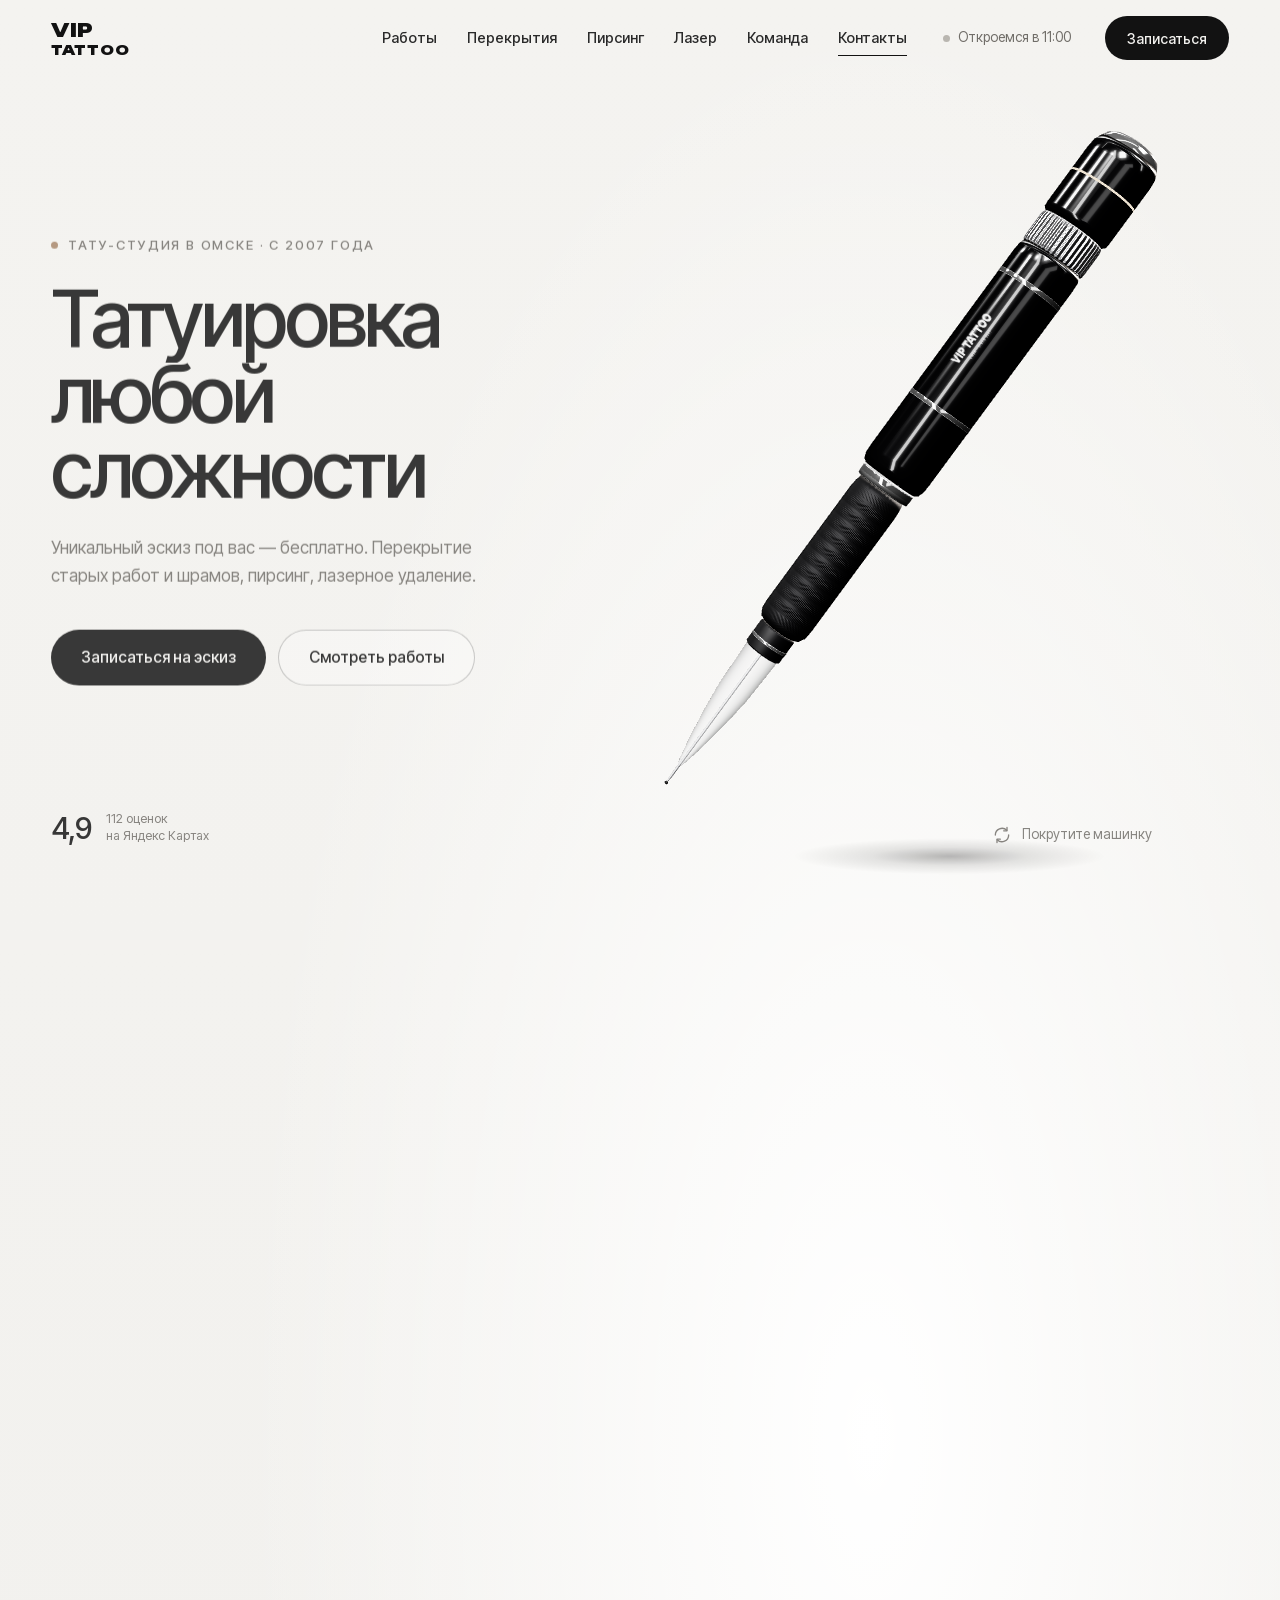
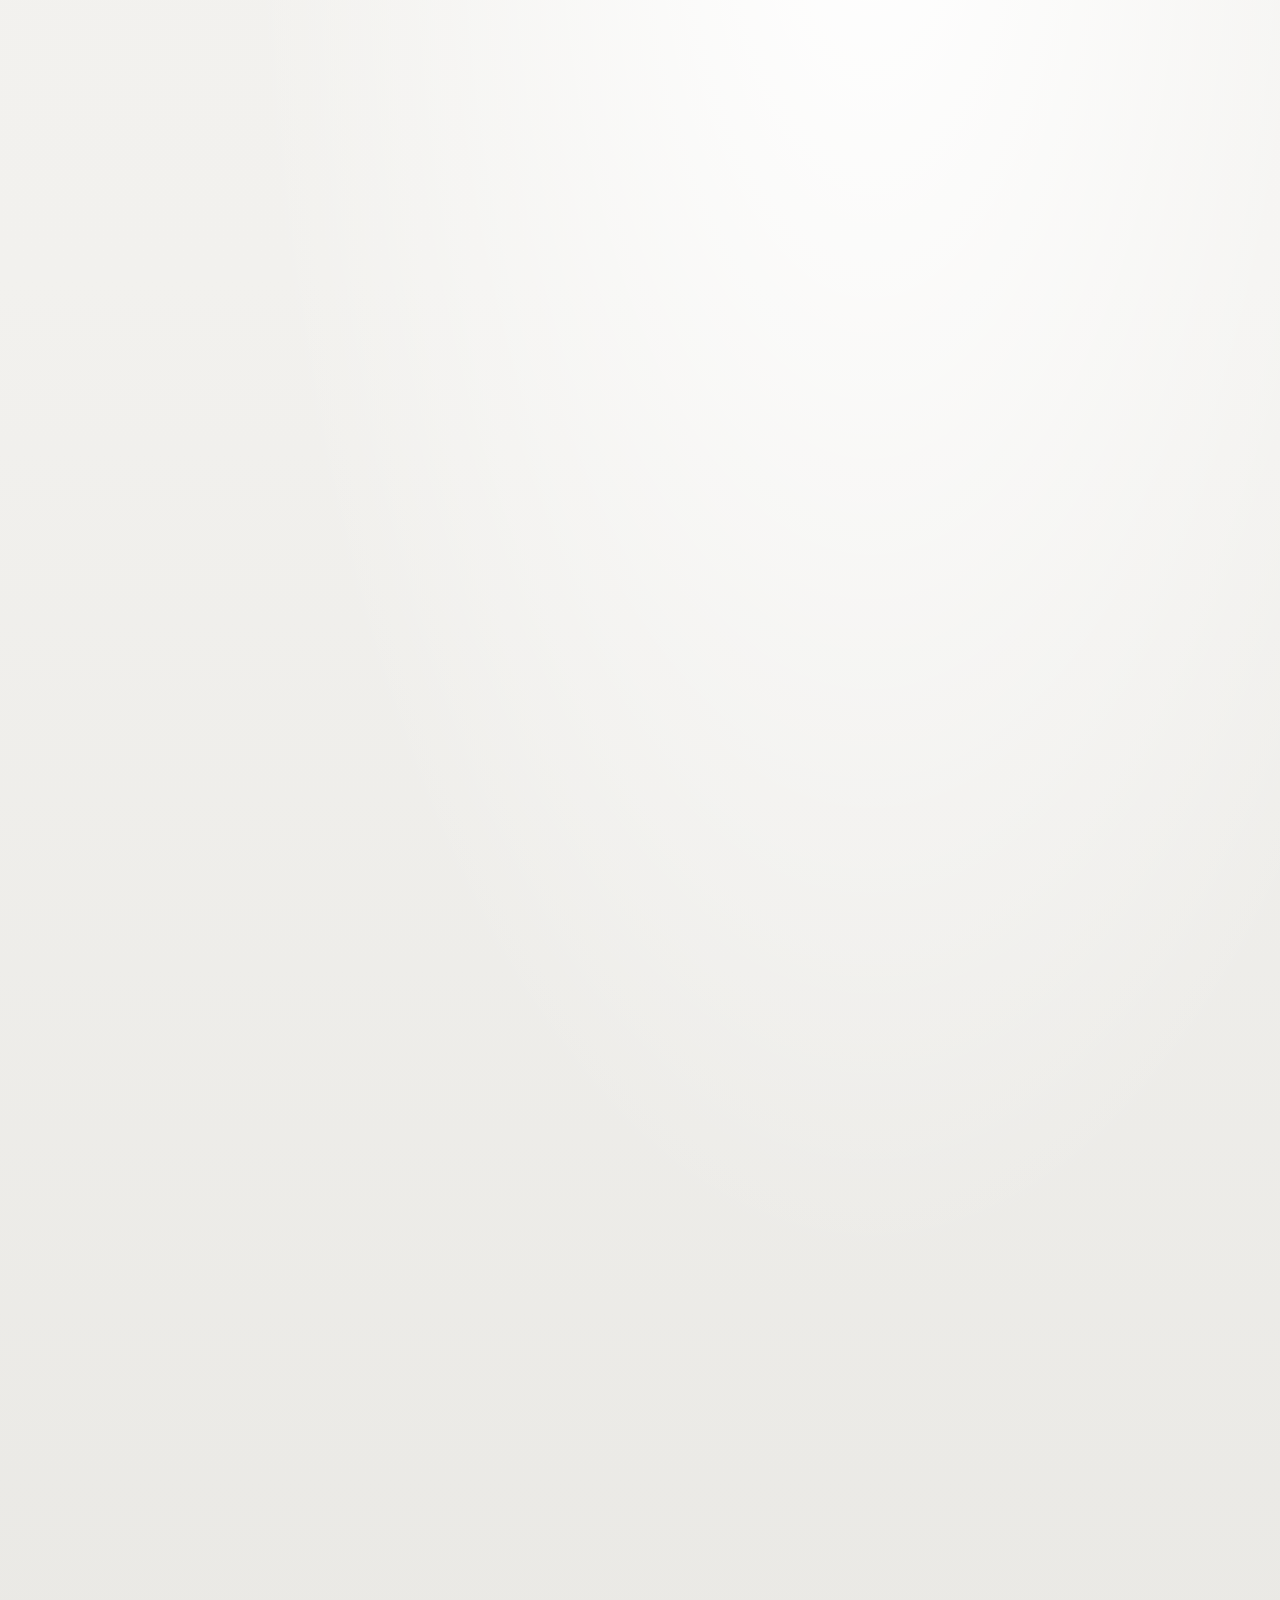
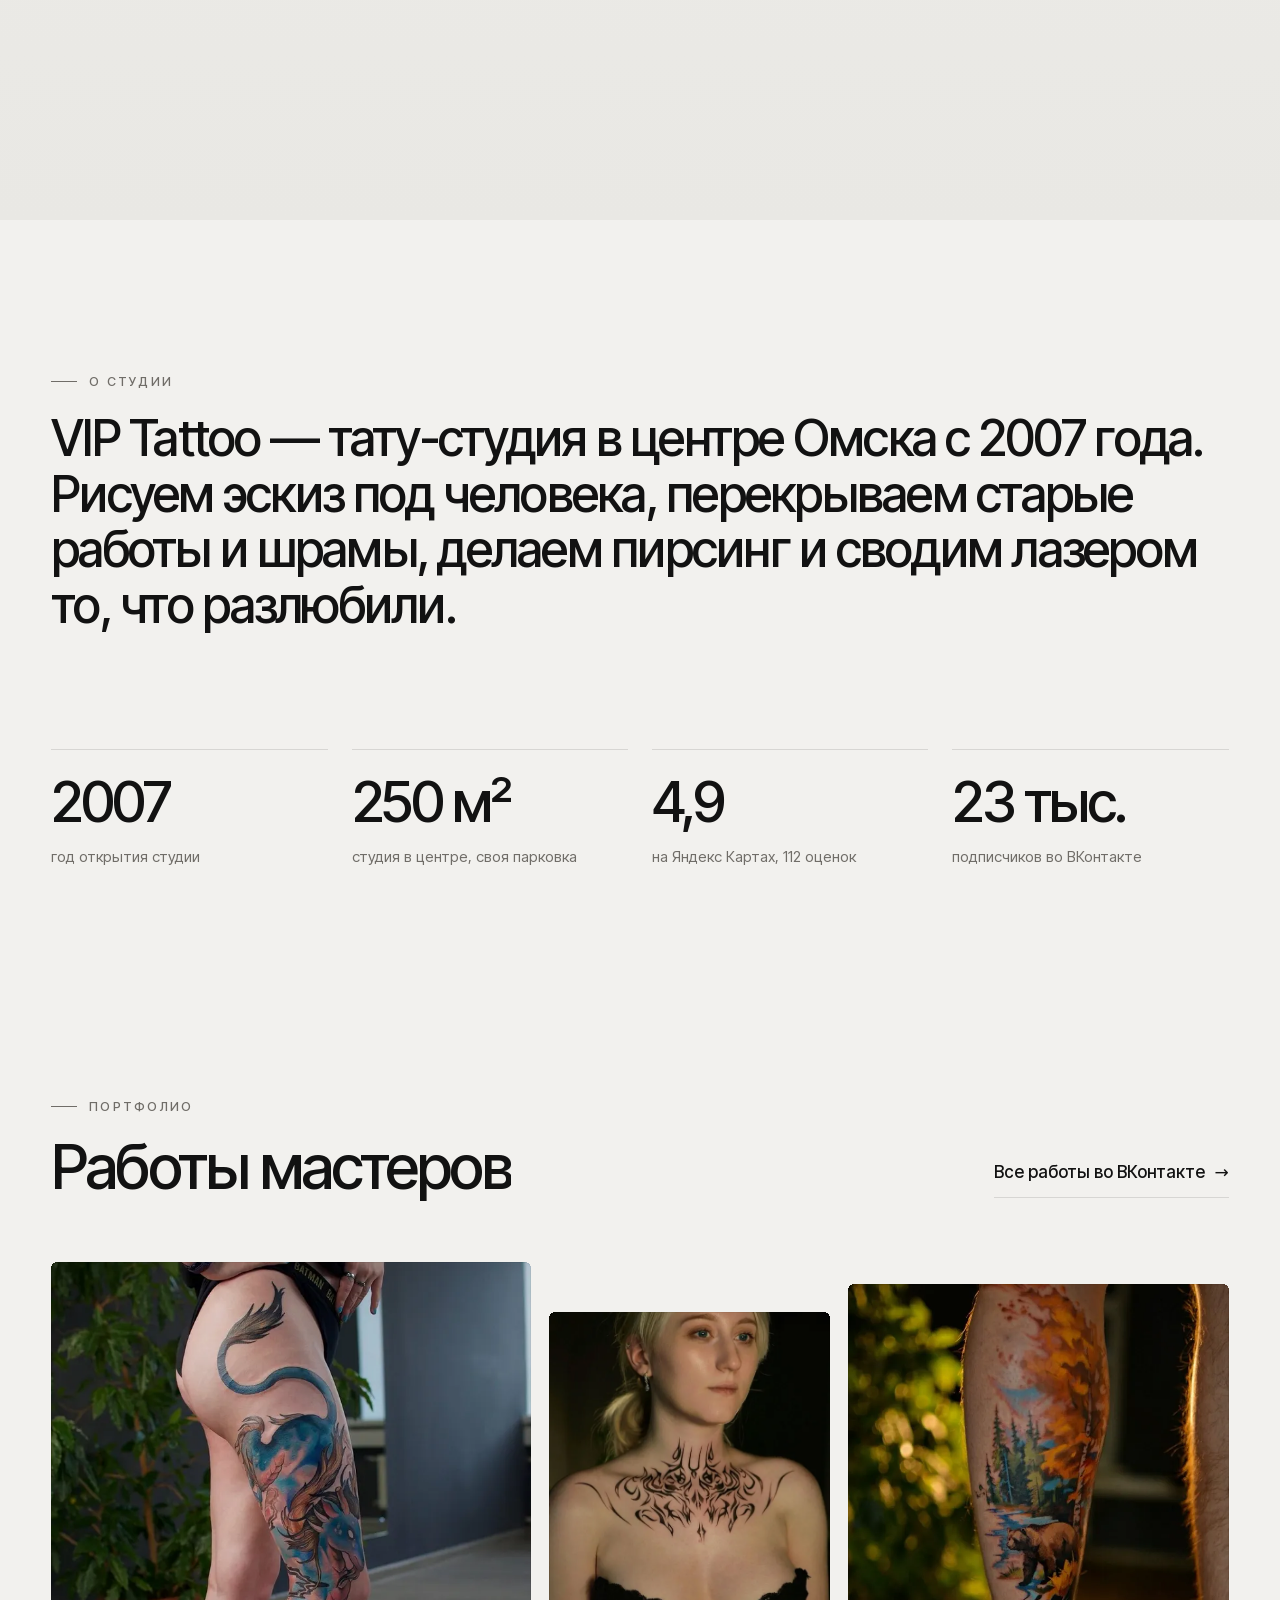
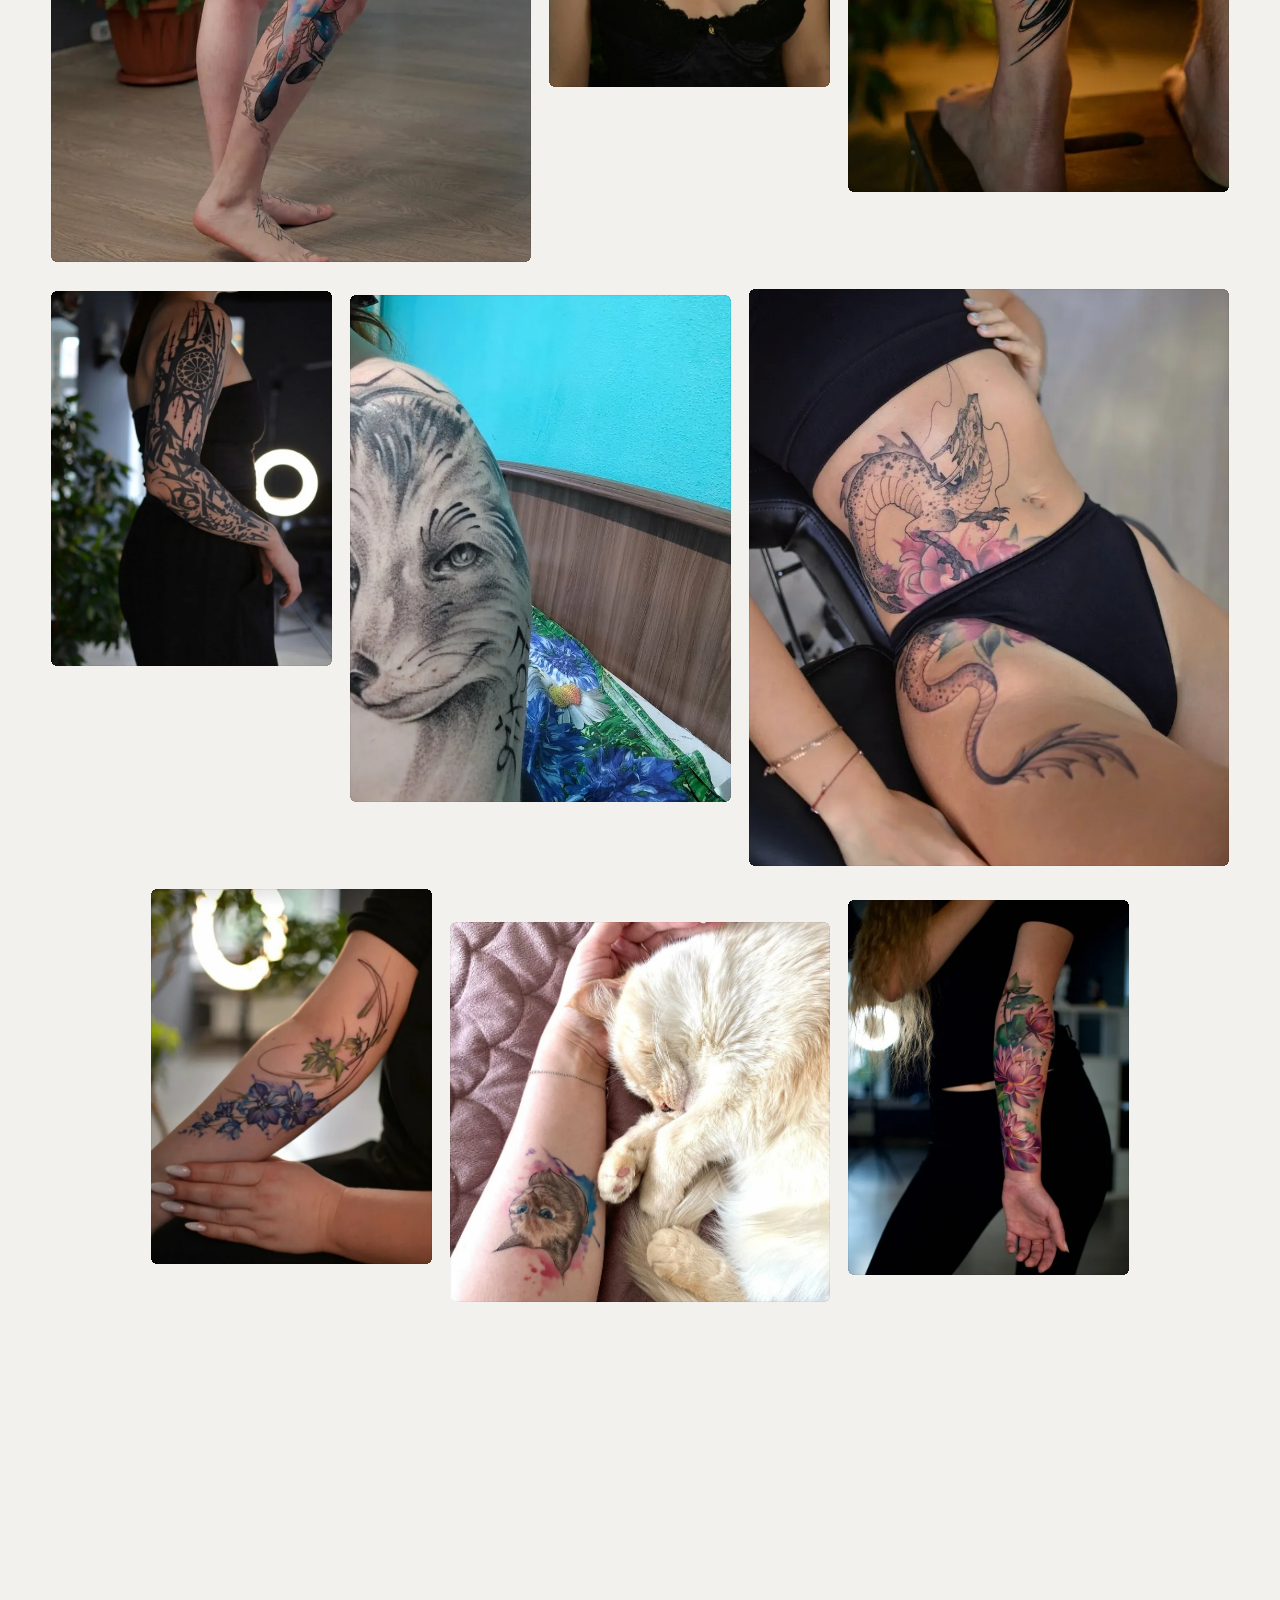
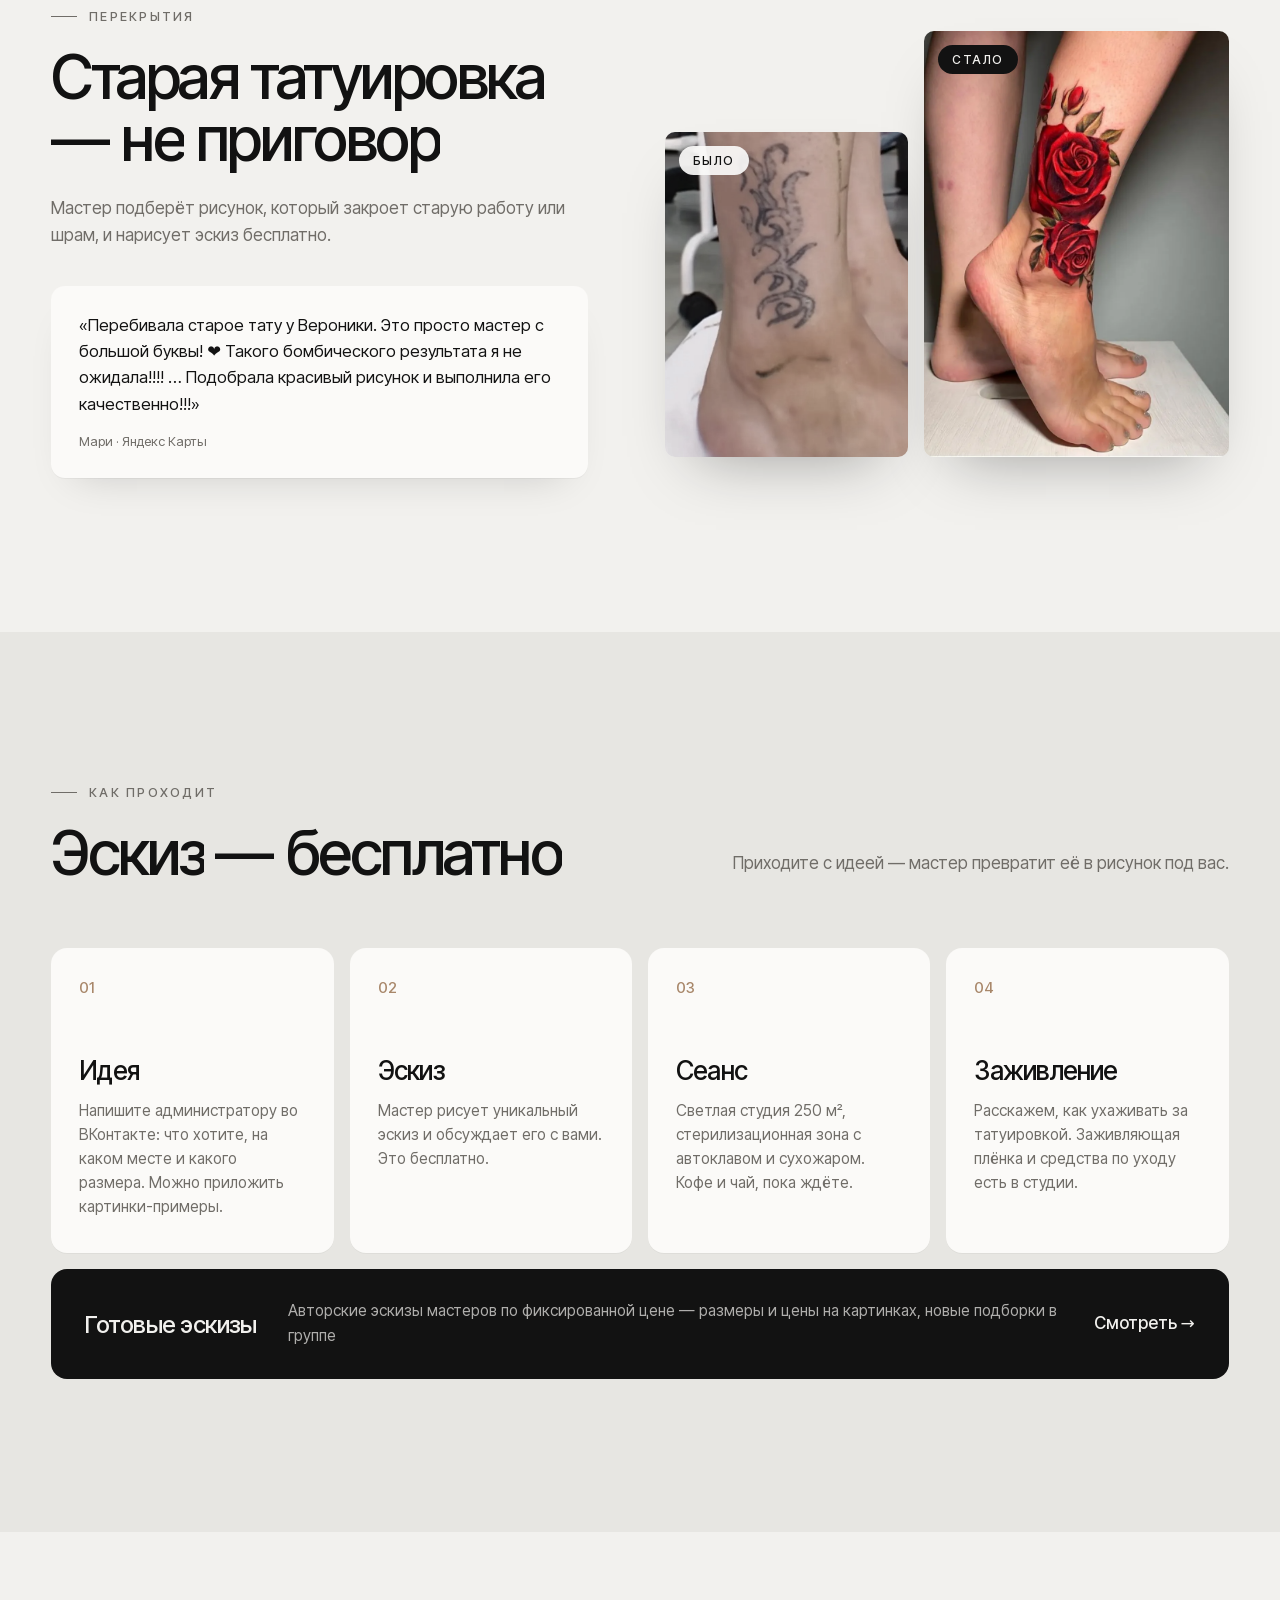
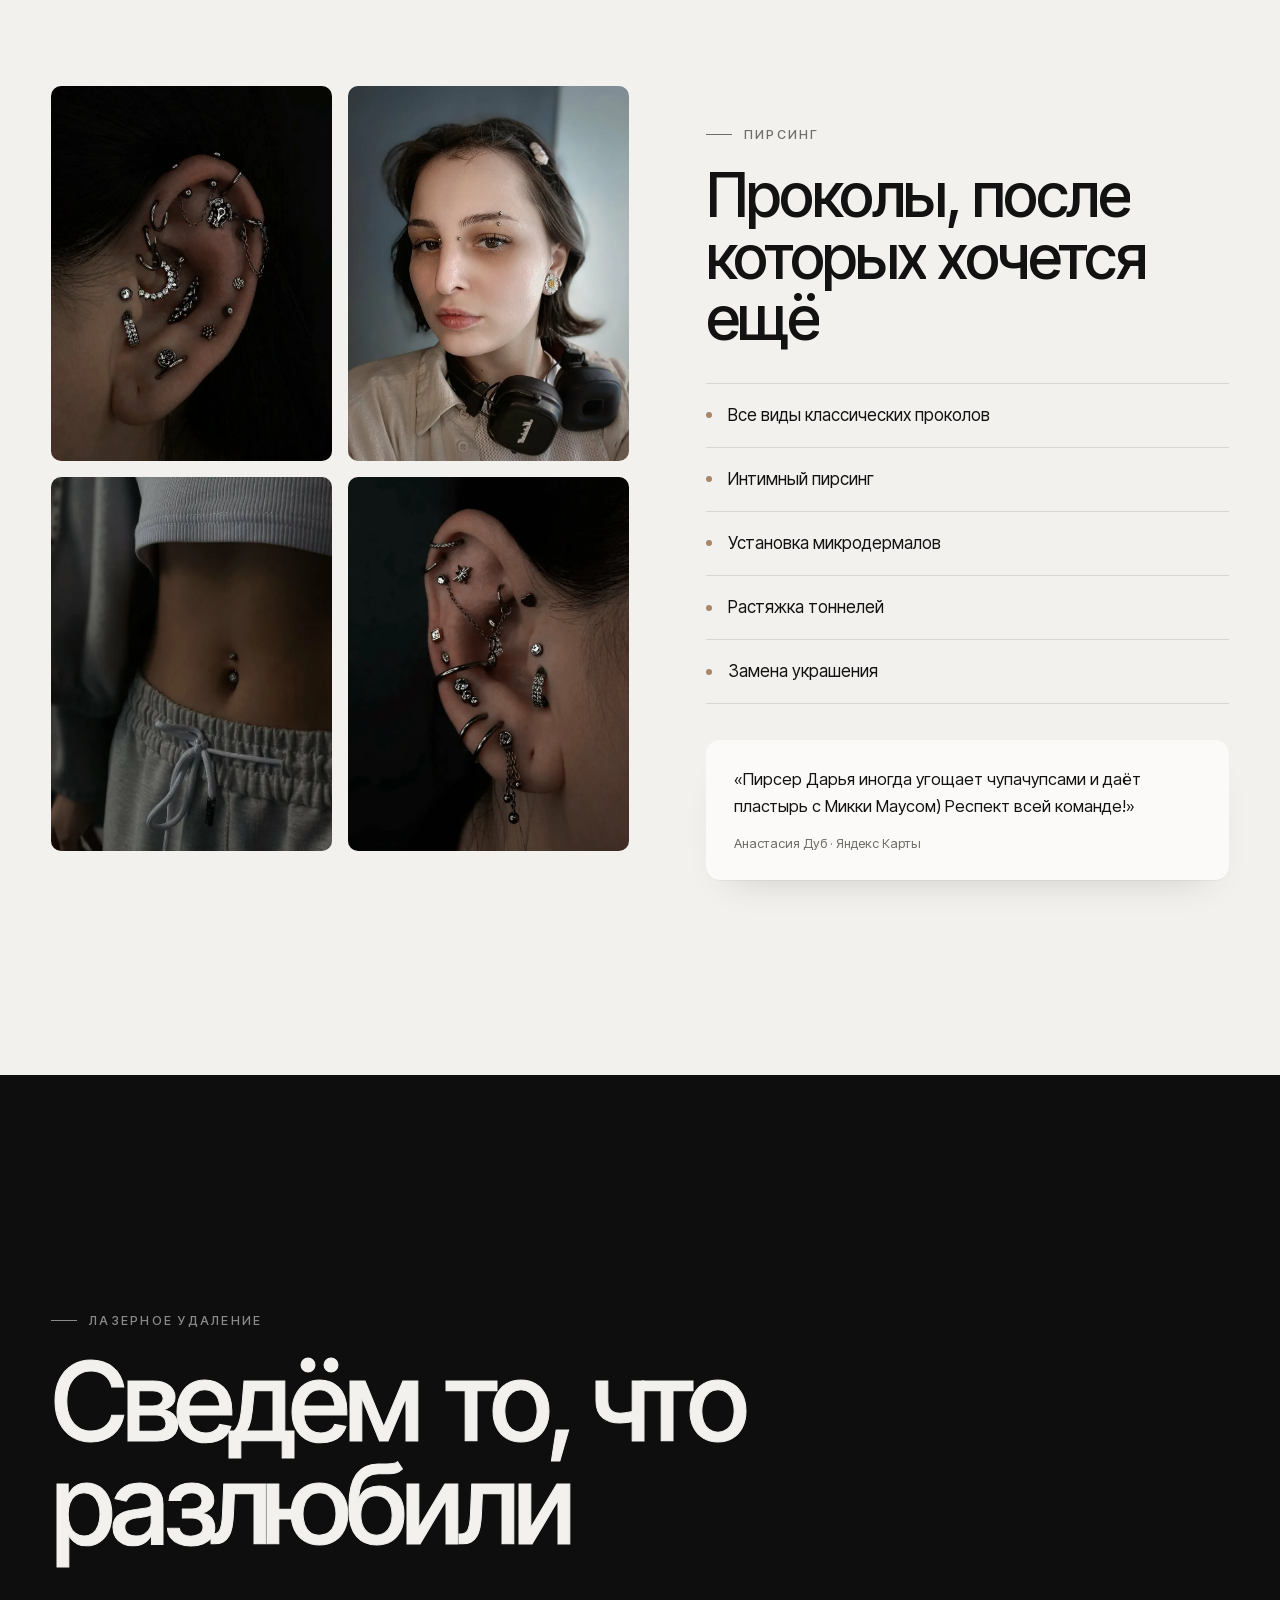
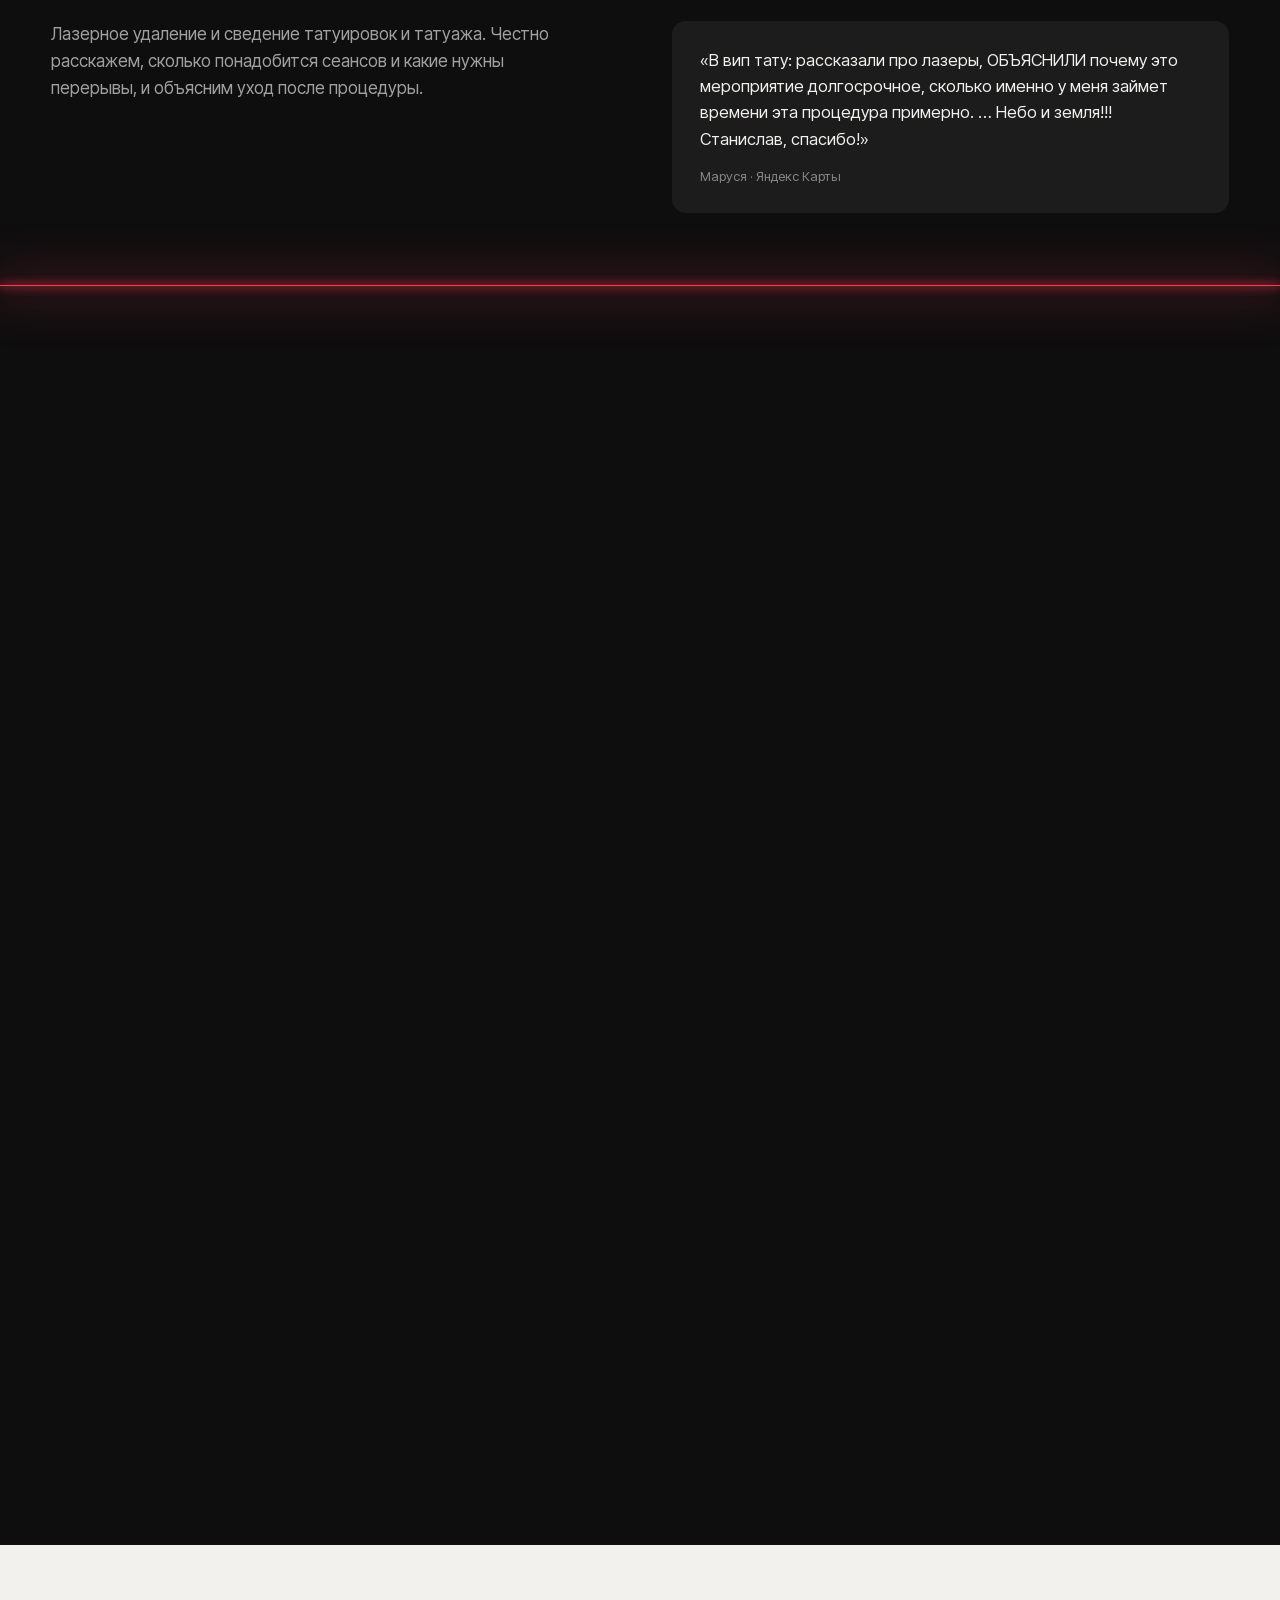
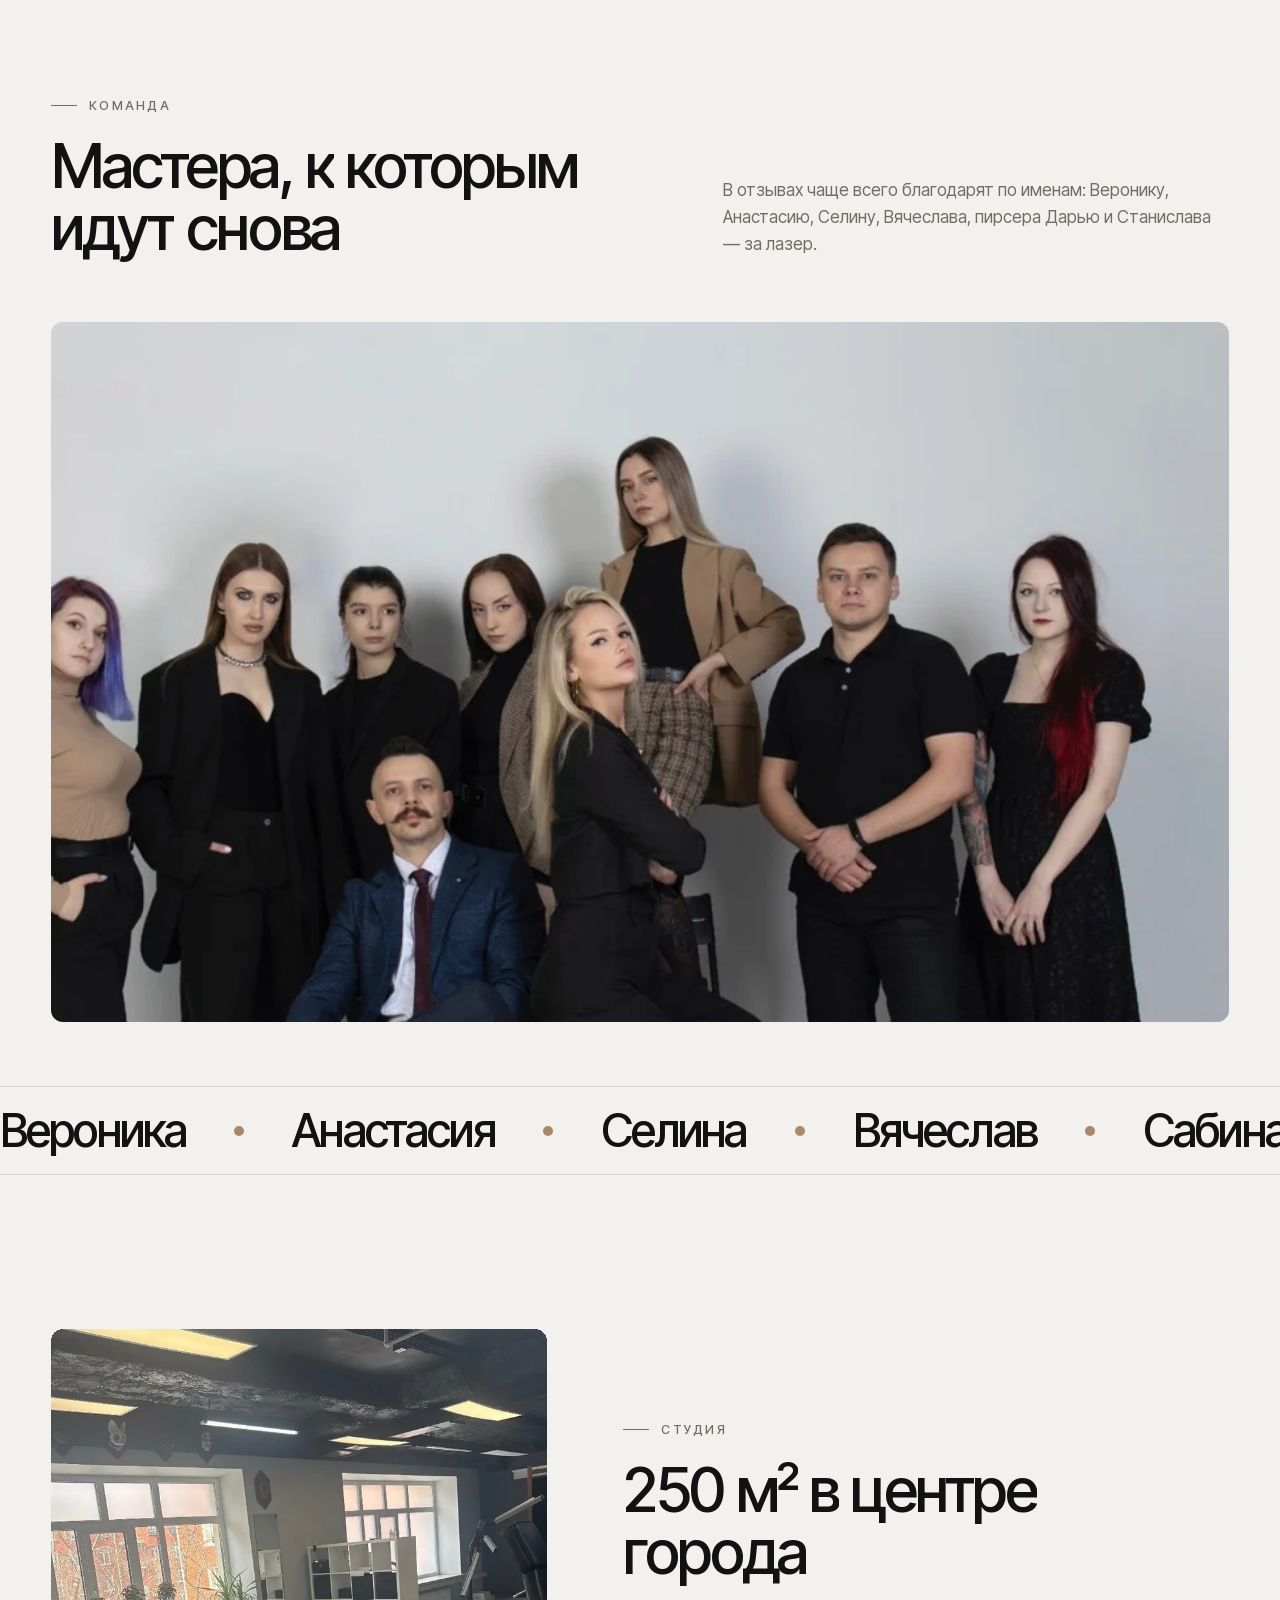
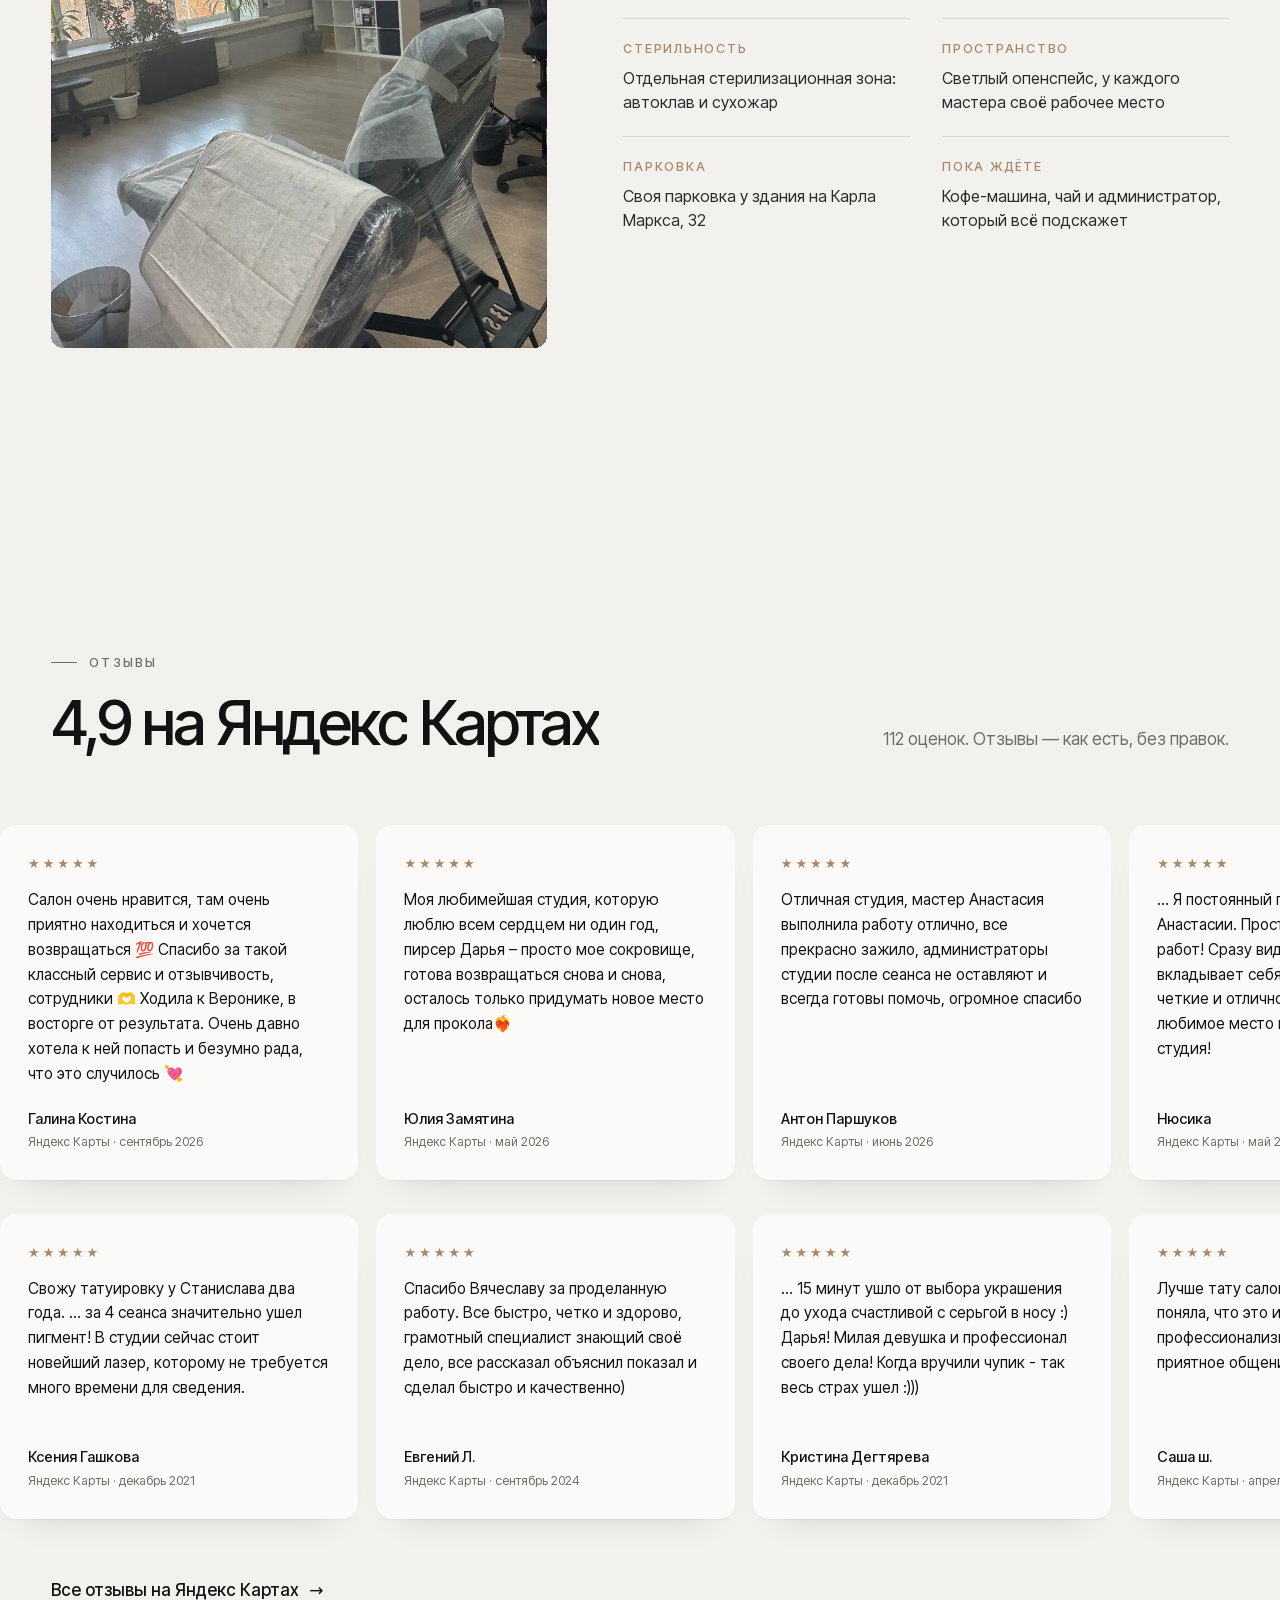
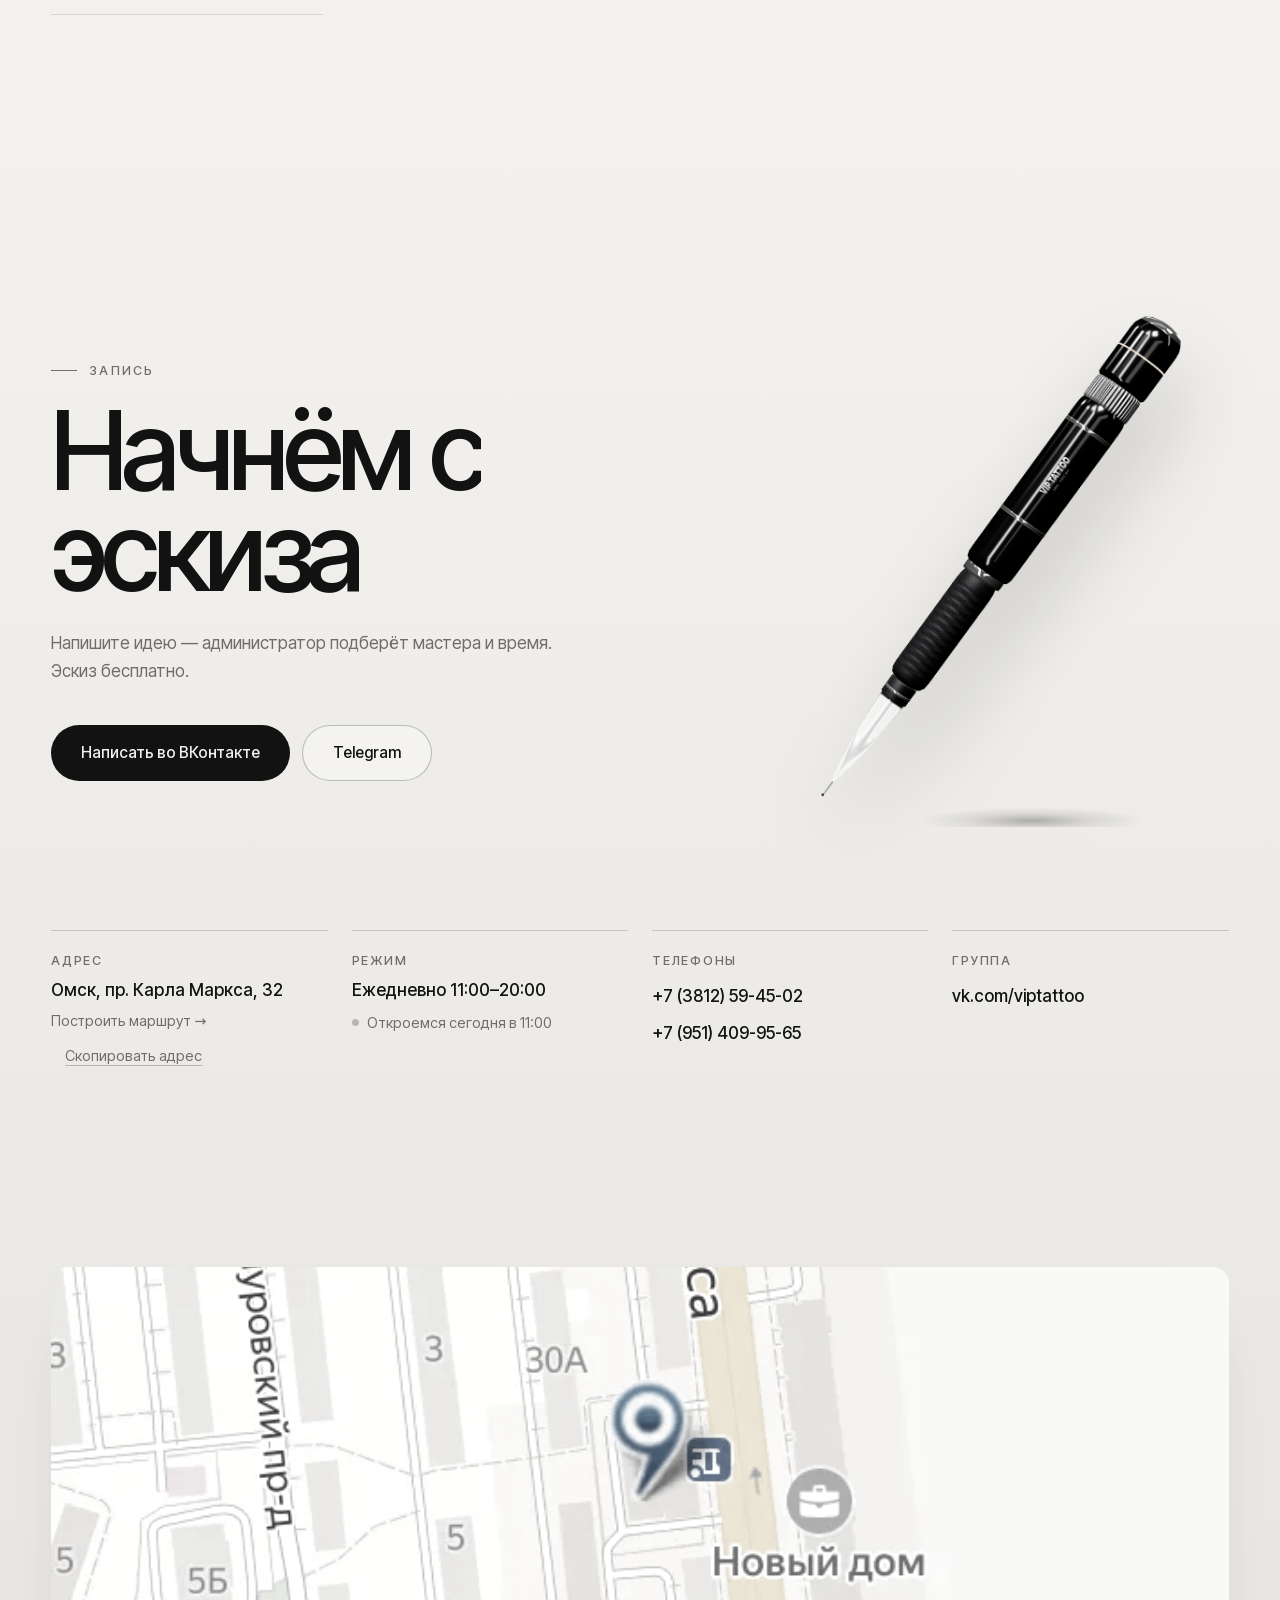
==== commit a5db50db: "Add files via upload" ====
--- a/index.html
+++ b/index.html
@@ -14,7 +14,7 @@
 <link rel="icon" href="img/favicon.svg" type="image/svg+xml">
 <link rel="stylesheet" href="fonts/fonts.css?v=3">
 <script>/* страховка: если скрипты не отработали за 2,5 с — показываем весь текст и фото как есть */document.documentElement.classList.add('js');setTimeout(function(){var c=document.documentElement.classList;if(!c.contains('ready'))c.add('ready','safe');if(!c.contains('has-3d'))c.add('no-3d')},2500)</script>
-<link rel="stylesheet" href="style.css?v=20261025i">
+<link rel="stylesheet" href="style.css?v=20261026a">
 <script type="application/ld+json">{"@context":"https://schema.org","@type":"TattooParlor","name":"VIP Tattoo","foundingDate":"2007","address":{"@type":"PostalAddress","streetAddress":"пр. Карла Маркса, 32","addressLocality":"Омск","addressCountry":"RU"},"telephone":"+7 3812 59-45-02","openingHours":"Mo-Su 11:00-20:00","aggregateRating":{"@type":"AggregateRating","ratingValue":"4.9","ratingCount":"112"},"sameAs":["https://vk.com/viptattoo","https://t.me/vip_tattoo_omsk"]}</script>
 <script type="importmap">{"imports":{"three":"./lib/three.module.min.js"}}</script>
 <link rel="modulepreload" href="lib/three.module.min.js">
@@ -244,7 +244,7 @@
     <div><span>Телефоны</span><b><a href="tel:+73812594502">+7 (3812) 59-45-02</a><br><a href="tel:+79514099565">+7 (951) 409-95-65</a></b></div>
     <div><span>Группа</span><b><a href="https://vk.com/viptattoo" target="_blank" rel="noopener">vk.com/viptattoo</a></b></div>
   </div>
-  <div class="map sec" id="map"><button class="map-load" type="button">Показать карту</button></div>
+  <a class="map sec" id="map" href="https://yandex.ru/maps/org/vip_tattoo/110670428899/" target="_blank" rel="noopener" aria-label="Открыть VIP Tattoo на Яндекс Картах"><img src="img/map.webp" alt="Карта: VIP Tattoo, пр. Карла Маркса, 32" loading="lazy" width="1300" height="900"><span class="map-pin">Открыть в Яндекс Картах →</span></a>
 </section>
 
 </main>
@@ -265,7 +265,7 @@
 </div>
 
 <script src="lib/lenis.min.js"></script>
-<script src="main.js?v=20261025h"></script>
+<script src="main.js?v=20261026a"></script>
 <script type="module" src="machine.js?v=20261025g"></script>
 </body>
 </html>
--- a/style.css
+++ b/style.css
@@ -242,11 +242,11 @@
 .open::before{content:"";width:7px;height:7px;border-radius:50%;background:#b9b6b0}
 .open.is-open::before{background:#2f9e5b;box-shadow:0 0 0 4px rgba(47,158,91,.18)}
 
-/* ---------- карта ---------- */
-.map{padding-top:40px;padding-bottom:clamp(60px,8vw,100px)}
-.map iframe,.map-load{display:block;width:100%;height:clamp(320px,42vw,480px);border:0;border-radius:16px;box-shadow:0 30px 60px -40px rgba(0,0,0,.35)}
-.map iframe{filter:grayscale(.85) contrast(1.02)}
-.map-load{background:#dddcd7;font:500 16px var(--disp);color:var(--ink);cursor:pointer}
+/* ---------- карта (картинка Яндекса, по клику — Яндекс Карты) ---------- */
+.map{display:block;position:relative;padding-top:40px;padding-bottom:clamp(60px,8vw,100px);text-decoration:none}
+.map img{width:100%;height:clamp(300px,40vw,460px);object-fit:cover;border-radius:16px;filter:grayscale(.8) contrast(1.03);box-shadow:0 30px 60px -40px rgba(0,0,0,.35);transition:filter .5s}
+.map:hover img{filter:none}
+.map-pin{position:absolute;right:calc(var(--pad) + 18px);bottom:calc(clamp(60px,8vw,100px) + 18px);padding:12px 18px;border-radius:999px;background:var(--ink);color:var(--bg);font-size:14.5px;font-weight:500}
 /* ---------- подвал ---------- */
 .foot{display:grid;justify-items:center;gap:8px;text-align:center;padding:56px var(--pad) 48px;color:var(--mute);font-size:13.5px;background:#e6e5e1!important;border-top:1px solid rgba(18,18,18,.08)}
 .foot .logo{color:var(--ink);margin-bottom:10px}
